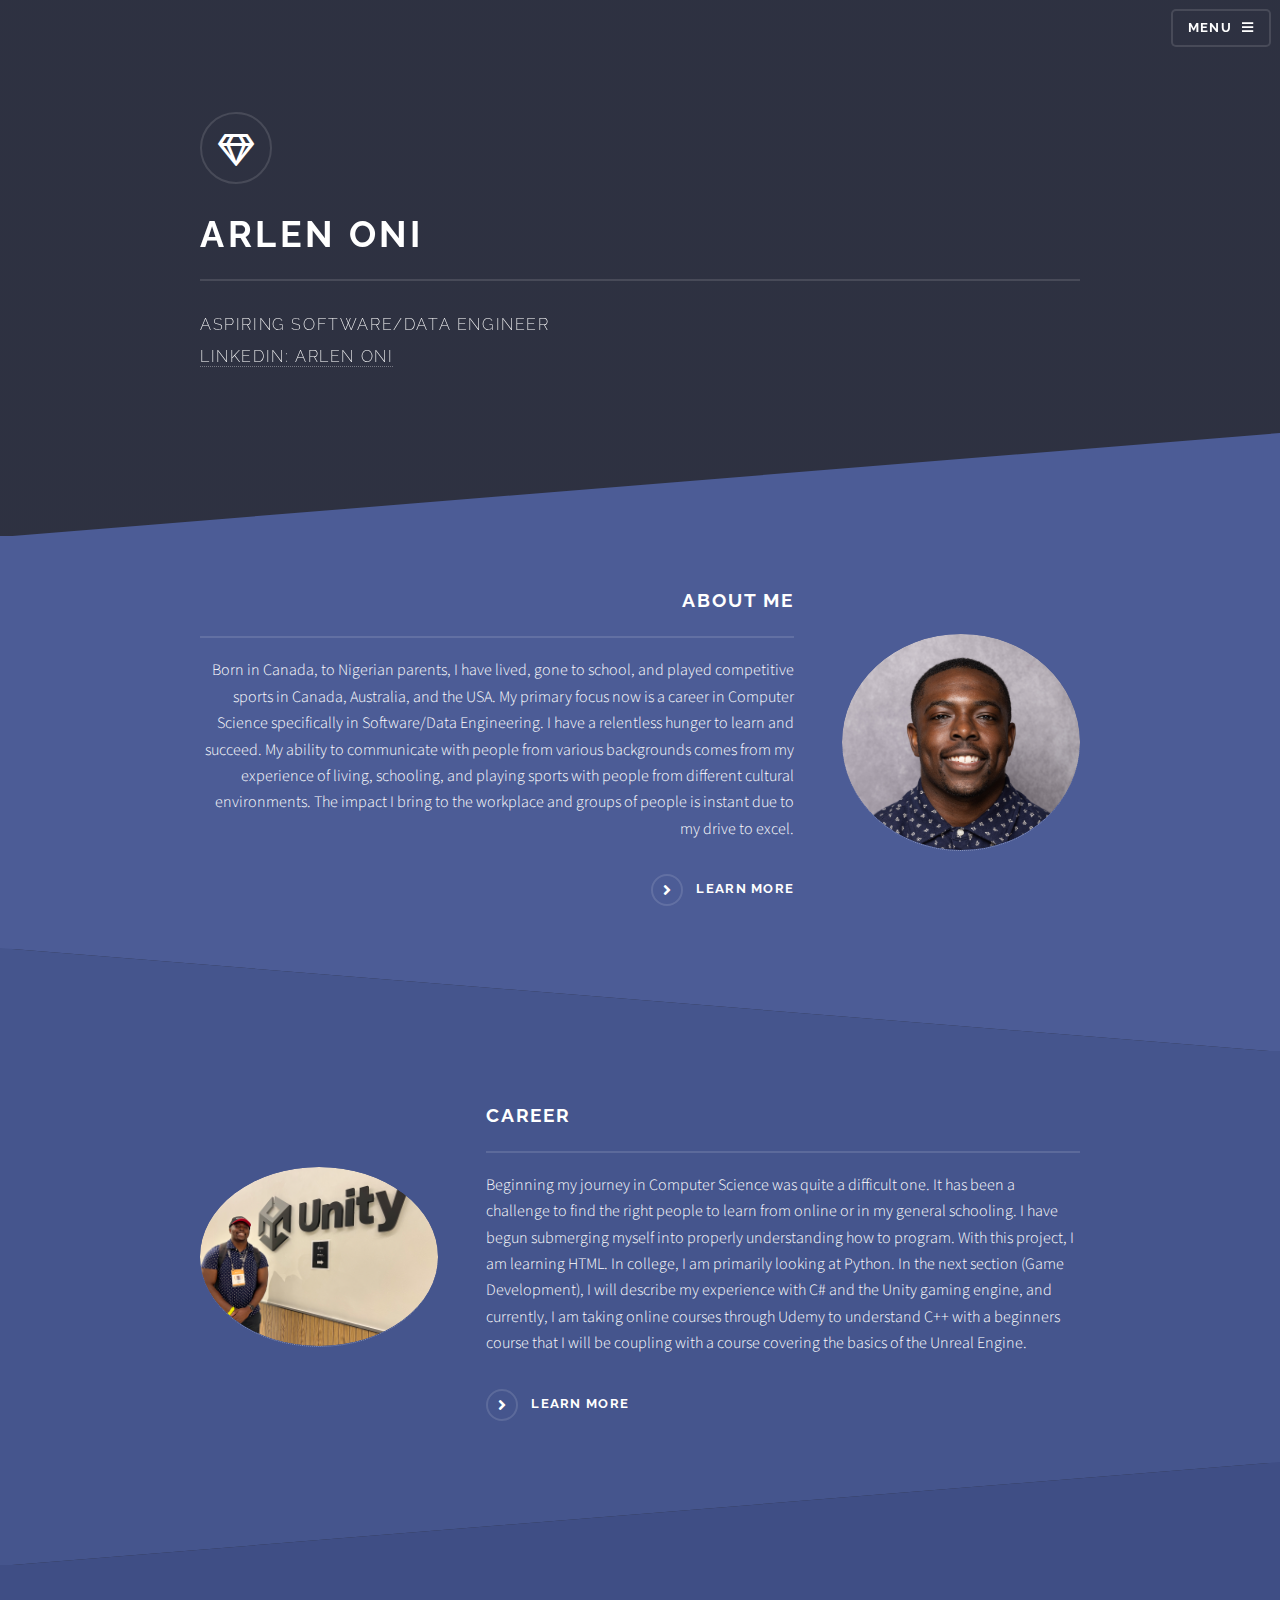
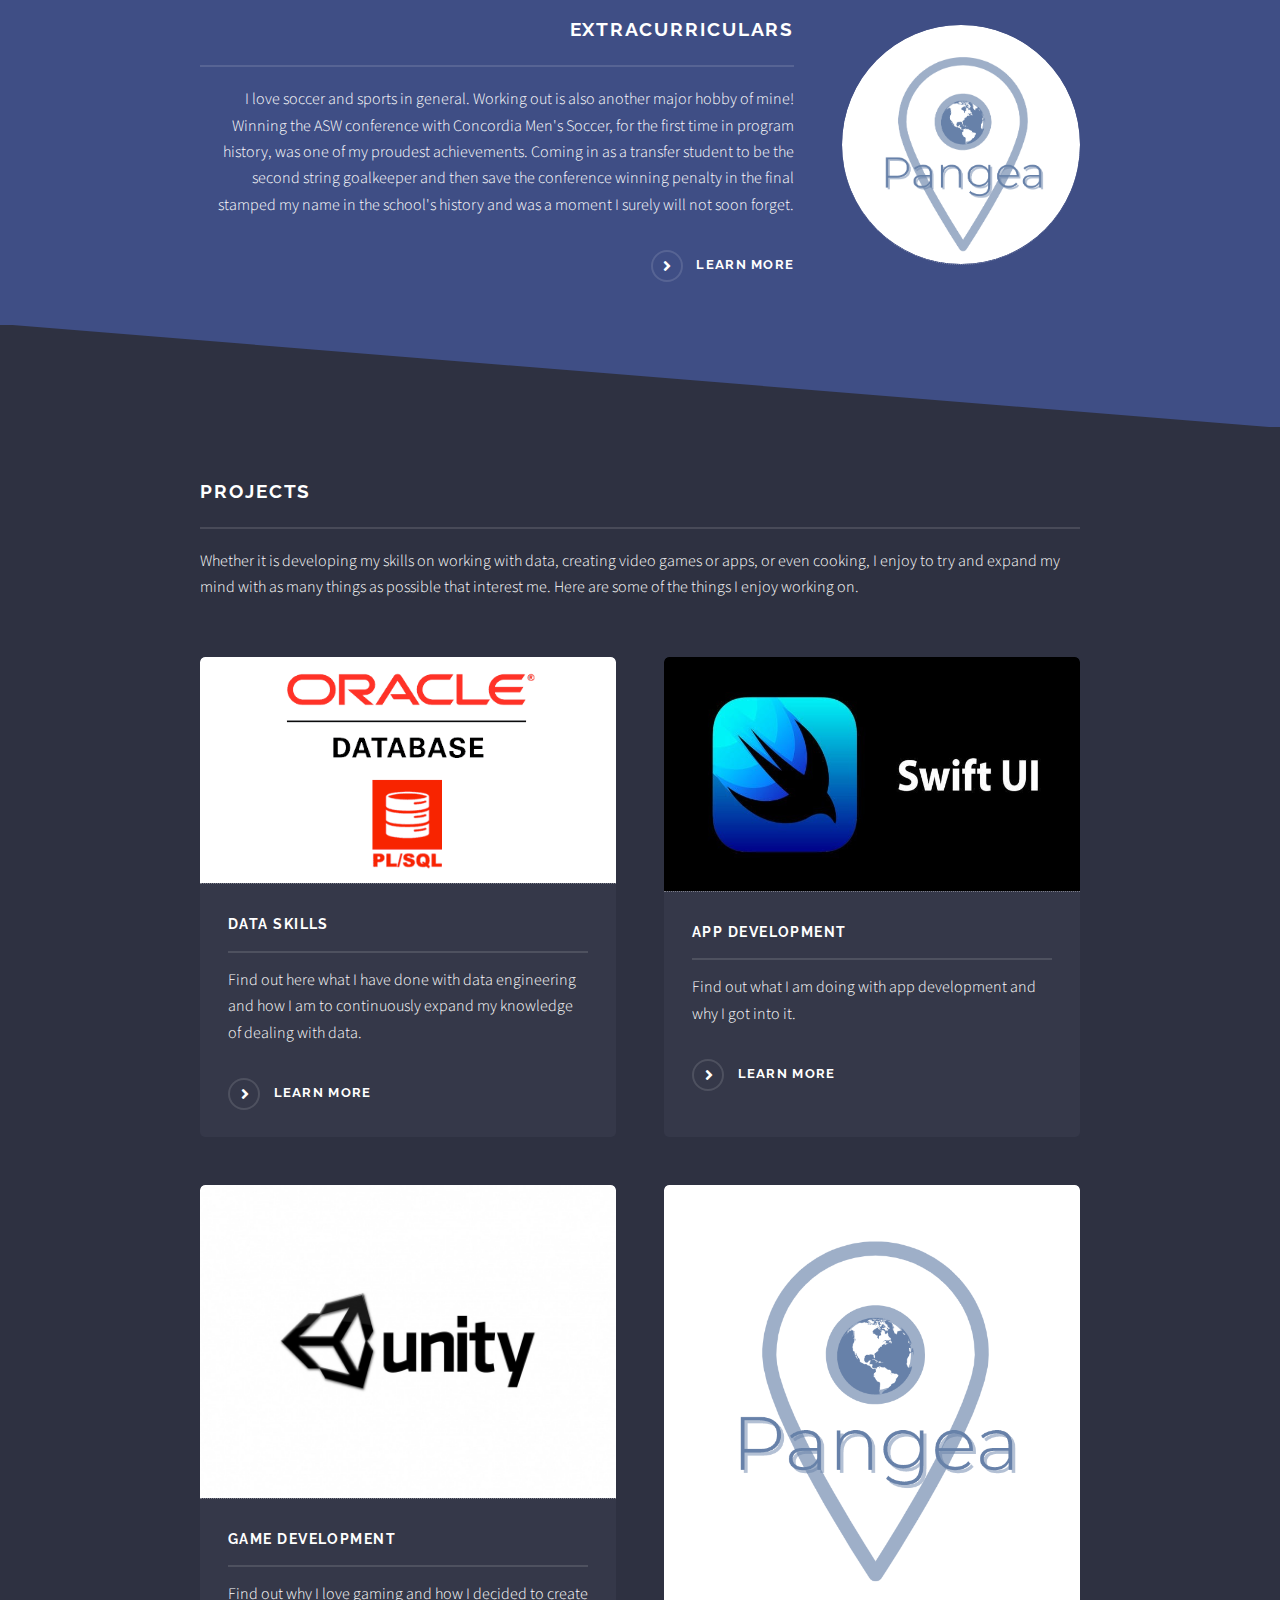
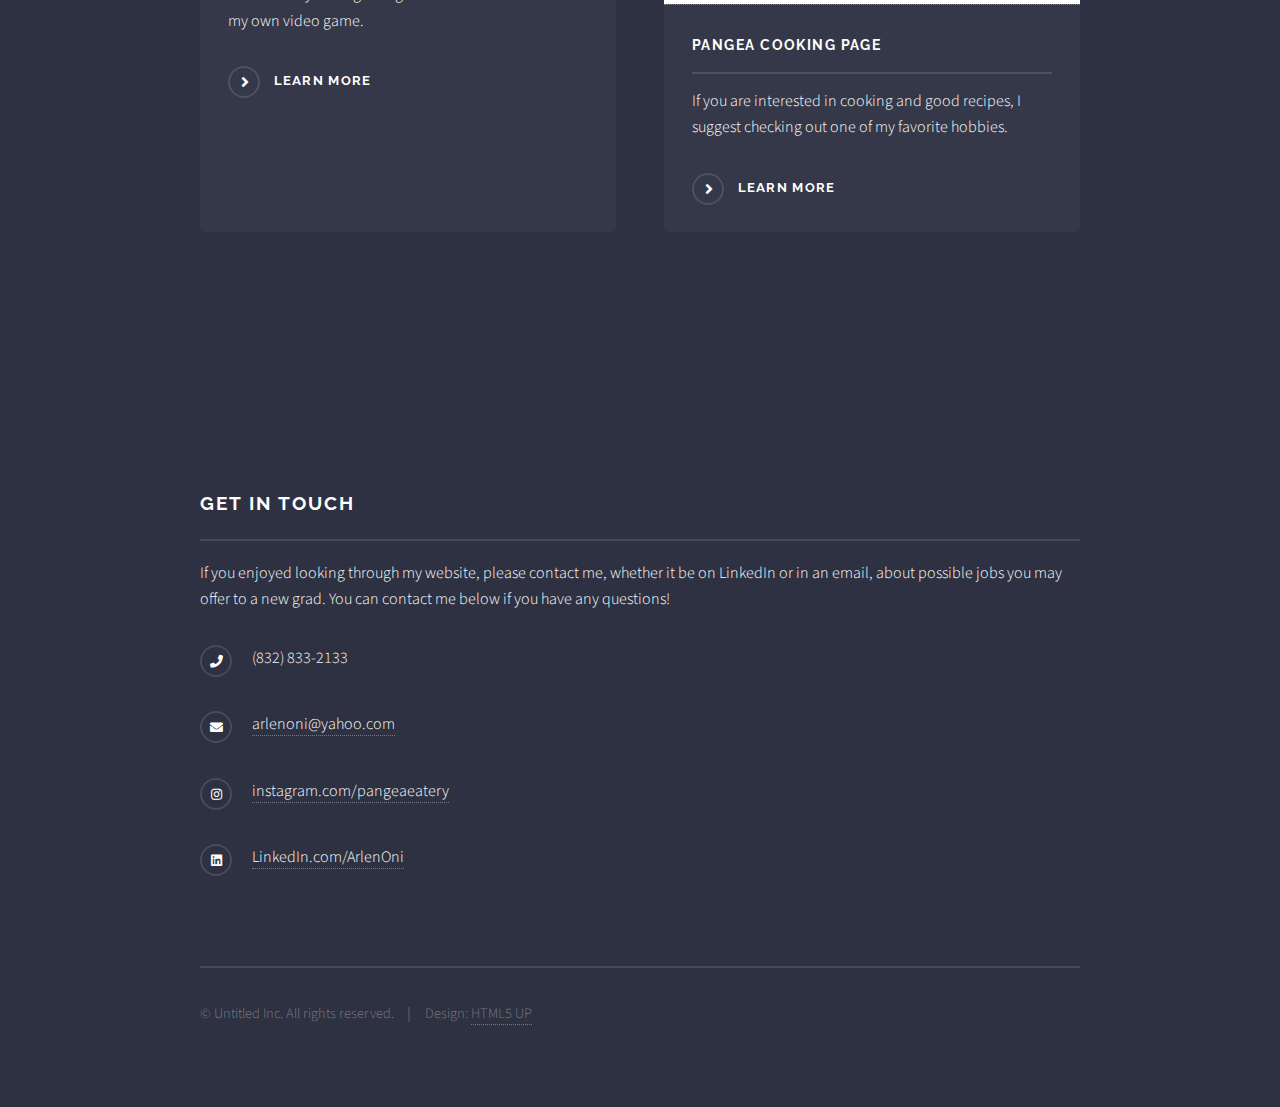
==== index.html @ 127c2f3f "inital commit" ====
<!DOCTYPE HTML>
<!--
	Solid State by HTML5 UP
	html5up.net | @ajlkn
	Free for personal and commercial use under the CCA 3.0 license (html5up.net/license)
-->
<html>
	<head>
		<title>Arlen Oni - Portfolio</title>
		<meta charset="utf-8" />
		<meta name="viewport" content="width=device-width, initial-scale=1, user-scalable=no" />
		<link rel="stylesheet" href="assets/css/main.css" />
		<noscript><link rel="stylesheet" href="assets/css/noscript.css" /></noscript>
	</head>
	<body class="is-preload">

		<!-- Page Wrapper -->
			<div id="page-wrapper">

				<!-- Header -->
					<header id="header" class="alt">
						<h1><a href="index.html">Arlen Oni - Portfolio</a></h1>
						<nav>
							<a href="#menu">Menu</a>
						</nav>
					</header>

				<!-- Menu -->
					<nav id="menu">
						<div class="inner">
							<h2>Menu</h2>
							<ul class="links">
								<li><a href="index.html">Home</a></li>
								<li><a href="aboutMe.html">About Me</a></li>
								<li><a href="career.html">Career</a></li>
								<li><a href="extracurriculars.html">Extracurriculars</a></li>
							</ul>
							<a href="#" class="close">Close</a>
						</div>
					</nav>

				<!-- Header -->
					<section id="banner">
						<div class="inner">
							<div class="logo"><span class="icon fa-gem"></span></div>
							<h2>Arlen Oni</h2>
							<p>Aspiring software/data engineer<br>
								<a href='https://www.linkedin.com/in/arlen-oni-89099a226/'>LinkedIn: Arlen Oni</a></p>
						</div>
					</section>

				<!-- Wrapper -->
					<section id="wrapper">

						<!-- One -->
							<section id="one" class="wrapper spotlight style1">
								<div class="inner">
									<a href="#" class="image"><img src="images/Headshot(1).jpg" alt="" /></a>
									<div class="content">
										<h2 class="major">About Me</h2>
										<p> Born in Canada, to Nigerian parents, I have lived, gone to school, and played competitive sports in Canada, Australia, and the USA. 
											My primary focus now is a career in Computer Science specifically in Software/Data Engineering. 
											I have a relentless hunger to learn and succeed. My ability to communicate with people from various backgrounds comes from my experience of living, schooling, and playing sports with people from different cultural environments. 
											The impact I bring to the workplace and groups of people is instant due to my drive to excel.</p>
										<a href="aboutMe.html" class="special">Learn more</a>
									</div>
								</div>
							</section>

						<!-- Two -->
							<section id="two" class="wrapper alt spotlight style2">
								<div class="inner">
									<a href="#" class="image"><img src="images/Unity_pic.jpg" alt="" /></a>
									<div class="content">
										<h2 class="major">Career</h2>
										<p>Beginning my journey in Computer Science was quite a difficult one. 
											It has been a challenge to find the right people to learn from online or in my general schooling. 
											I have begun submerging myself into properly understanding how to program. With this project, I am learning HTML. 
											In college, I am primarily looking at Python. In the next section (Game Development), I will describe my experience with C# and the Unity gaming engine, and currently, I am taking online courses through Udemy to understand C++ with a beginners course that I will be coupling with a course covering the basics of the Unreal Engine.
										</p>
										<a href="career.html" class="special">Learn more</a>
									</div>
								</div>
							</section>

						<!-- Three -->
							<section id="three" class="wrapper spotlight style3">
								<div class="inner">
									<a href="#" class="image"><img src="images/Logo 3.PNG" alt="" /></a>
									<div class="content">
										<h2 class="major">Extracurriculars</h2>
										<p>I love soccer and sports in general. 
											Working out is also another major hobby of mine! Winning the ASW conference with Concordia Men's Soccer, for the first time in program history, was one of my proudest achievements. 
											Coming in as a transfer student to be the second string goalkeeper and then save the conference winning penalty in the final stamped my name in the school's history and was a moment I surely will not soon forget.
										</p>
										<a href="extracurriculars.html" class="special">Learn more</a>
									</div>
								</div>
							</section>

						<!-- Four -->
							<section id="four" class="wrapper alt style1">
								<div class="inner">
									<h2 class="major">Projects</h2>
									<p>Whether it is developing my skills on working with data, creating video games or apps, or even cooking, I enjoy to try and expand my mind with as many things as possible that interest me.
										Here are some of the things I enjoy working on.</p>
									<section class="features">
										<article>
											<a href="#" class="image"><img src="images/oracle.png" alt="" /></a>
											<h3 class="major">Data Skills</h3>
											<p>Find out here what I have done with data engineering and how I am to continuously expand my knowledge of dealing with data.</p>
											<a href="de.html" class="special">Learn more</a>
										</article>
										<article>
											<a href="#" class="image"><img src="images/swift.jpeg" alt="" /></a>
											<h3 class="major">App Development</h3>
											<p>Find out what I am doing with app development and why I got into it.</p>
											<a href="appDev.html" class="special">Learn more</a>
										</article>
										<article>
											<a href="#" class="image"><img src="images/unitylogo.jpeg" alt="" /></a>
											<h3 class="major">Game Development</h3>
											<p>Find out why I love gaming and how I decided to create my own video game.</p>
											<a href="gameDev.html" class="special">Learn more</a>
										</article>
										<article>
											<a href="#" class="image"><img src="images/Logo 3.PNG" alt="" /></a>
											<h3 class="major">Pangea Cooking Page</h3>
											<p>If you are interested in cooking and good recipes, I suggest checking out one of my favorite hobbies.</p>
											<a href="pangea.html" class="special">Learn more</a>
										</article>
									</section>
								</div>
							</section>

					</section>

				<!-- Footer -->
					<section id="footer">
						<div class="inner">
							<h2 class="major">Get in touch</h2>
							<p>If you enjoyed looking through my website, please contact me, whether it be on LinkedIn or in an email, about possible jobs you may offer to a new grad. You can contact me below if you have any questions!</p>
							<ul class="contact">
								<li class="icon solid fa-phone">(832) 833-2133</li>
								<li class="icon solid fa-envelope"><a href="#">arlenoni@yahoo.com</a></li>
								<li class="icon brands fa-instagram"><a href="https://www.instagram.com/pangeaeatery/">instagram.com/pangeaeatery</a></li>
								<li class="icon brands fa-linkedin"><a href="https://www.linkedin.com/in/arlen-oni-89099a226/">LinkedIn.com/ArlenOni</a></li>
							</ul>
							<ul class="copyright">
								<li>&copy; Untitled Inc. All rights reserved.</li><li>Design: <a href="http://html5up.net">HTML5 UP</a></li>
							</ul>
						</div>
					</section>

			</div>

		<!-- Scripts -->
			<script src="assets/js/jquery.min.js"></script>
			<script src="assets/js/jquery.scrollex.min.js"></script>
			<script src="assets/js/browser.min.js"></script>
			<script src="assets/js/breakpoints.min.js"></script>
			<script src="assets/js/util.js"></script>
			<script src="assets/js/main.js"></script>

	</body>
</html>
---- assets/css/main.css ----
@import url(fontawesome-all.min.css);
@import url("https://fonts.googleapis.com/css?family=Raleway:200,700|Source+Sans+Pro:300,600,300italic,600italic");

/*
	Solid State by HTML5 UP
	html5up.net | @ajlkn
	Free for personal and commercial use under the CCA 3.0 license (html5up.net/license)
*/

html, body, div, span, applet, object,
iframe, h1, h2, h3, h4, h5, h6, p, blockquote,
pre, a, abbr, acronym, address, big, cite,
code, del, dfn, em, img, ins, kbd, q, s, samp,
small, strike, strong, sub, sup, tt, var, b,
u, i, center, dl, dt, dd, ol, ul, li, fieldset,
form, label, legend, table, caption, tbody,
tfoot, thead, tr, th, td, article, aside,
canvas, details, embed, figure, figcaption,
footer, header, hgroup, menu, nav, output, ruby,
section, summary, time, mark, audio, video {
	margin: 0;
	padding: 0;
	border: 0;
	font-size: 100%;
	font: inherit;
	vertical-align: baseline;}

article, aside, details, figcaption, figure,
footer, header, hgroup, menu, nav, section {
	display: block;}

body {
	line-height: 1;
}

ol, ul {
	list-style: none;
}

blockquote, q {
	quotes: none;
}

	blockquote:before, blockquote:after, q:before, q:after {
		content: '';
		content: none;
	}

table {
	border-collapse: collapse;
	border-spacing: 0;
}

body {
	-webkit-text-size-adjust: none;
}

mark {
	background-color: transparent;
	color: inherit;
}

input::-moz-focus-inner {
	border: 0;
	padding: 0;
}

input, select, textarea {
	-moz-appearance: none;
	-webkit-appearance: none;
	-ms-appearance: none;
	appearance: none;
}

/* Basic */

	@-ms-viewport {
		width: device-width;
	}

	body {
		-ms-overflow-style: scrollbar;
	}

	@media screen and (max-width: 480px) {

		html, body {
			min-width: 320px;
		}

	}

	html {
		box-sizing: border-box;
	}

	*, *:before, *:after {
		box-sizing: inherit;
	}

	body {
		background-color: #2e3141;
		background-image: linear-gradient(to top, rgba(46, 49, 65, 0.8), rgba(46, 49, 65, 0.8)), url("/Users/arlen/Downloads/NewWebsite/images/bg.jpg");
		background-size: auto,
 cover;
		background-attachment: fixed,
 fixed;
		background-position: center,
 center;
	}

		body.is-preload *, body.is-preload *:before, body.is-preload *:after {
			-moz-animation: none !important;
			-webkit-animation: none !important;
			-ms-animation: none !important;
			animation: none !important;
			-moz-transition: none !important;
			-webkit-transition: none !important;
			-ms-transition: none !important;
			transition: none !important;
		}

/* Type */

	body, input, select, textarea {
		color: #ffffff;
		font-family: "Source Sans Pro", Helvetica, sans-serif;
		font-size: 16.5pt;
		font-weight: 300;
		line-height: 1.65;
	}

		@media screen and (max-width: 1680px) {

			body, input, select, textarea {
				font-size: 13pt;
			}

		}

		@media screen and (max-width: 1280px) {

			body, input, select, textarea {
				font-size: 12pt;
			}

		}

		@media screen and (max-width: 980px) {

			body, input, select, textarea {
				font-size: 12pt;
			}

		}

		@media screen and (max-width: 736px) {

			body, input, select, textarea {
				font-size: 12pt;
			}

		}

		@media screen and (max-width: 480px) {

			body, input, select, textarea {
				font-size: 12pt;
			}

		}

	a {
		-moz-transition: color 0.2s ease-in-out, border-bottom-color 0.2s ease-in-out;
		-webkit-transition: color 0.2s ease-in-out, border-bottom-color 0.2s ease-in-out;
		-ms-transition: color 0.2s ease-in-out, border-bottom-color 0.2s ease-in-out;
		transition: color 0.2s ease-in-out, border-bottom-color 0.2s ease-in-out;
		border-bottom: dotted 1px rgba(255, 255, 255, 0.35);
		color: #ffffff;
		text-decoration: none;
	}

		a:hover {
			border-bottom-color: transparent;
			color: #ffffff !important;
		}

		a.special:not(.button) {
			text-decoration: none;
			border-bottom: 0;
			display: block;
			font-family: Raleway, Helvetica, sans-serif;
			font-size: 0.8em;
			font-weight: 700;
			letter-spacing: 0.1em;
			margin: 0 0 2em 0;
			text-transform: uppercase;
		}

			a.special:not(.button):before {
				-moz-osx-font-smoothing: grayscale;
				-webkit-font-smoothing: antialiased;
				display: inline-block;
				font-style: normal;
				font-variant: normal;
				text-rendering: auto;
				line-height: 1;
				text-transform: none !important;
				font-family: 'Font Awesome 5 Free';
				font-weight: 900;
			}

			a.special:not(.button):before {
				-moz-transition: background-color 0.2s ease-in-out;
				-webkit-transition: background-color 0.2s ease-in-out;
				-ms-transition: background-color 0.2s ease-in-out;
				transition: background-color 0.2s ease-in-out;
				border-radius: 100%;
				border: solid 2px rgba(255, 255, 255, 0.125);
				content: '\f105';
				display: inline-block;
				font-size: 1.25em;
				height: 2em;
				line-height: 1.75em;
				margin-right: 0.85em;
				text-align: center;
				text-indent: 0.15em;
				vertical-align: middle;
				width: 2em;
			}

			a.special:not(.button):hover:before {
				background-color: rgba(255, 255, 255, 0.025);
			}

			a.special:not(.button):active:before {
				background-color: rgba(255, 255, 255, 0.075);
			}

	strong, b {
		color: #ffffff;
		font-weight: 600;
	}

	em, i {
		font-style: italic;
	}

	p {
		margin: 0 0 2em 0;
	}

	h1, h2, h3, h4, h5, h6 {
		color: #ffffff;
		font-family: Raleway, Helvetica, sans-serif;
		font-weight: 700;
		letter-spacing: 0.1em;
		margin: 0 0 1em 0;
		text-transform: uppercase;
	}

		h1 a, h2 a, h3 a, h4 a, h5 a, h6 a {
			color: inherit;
			text-decoration: none;
			border-bottom: 0;
		}

		h1 span, h2 span, h3 span, h4 span, h5 span, h6 span {
			font-weight: 200;
		}

		h1.major, h2.major, h3.major, h4.major, h5.major, h6.major {
			padding-bottom: 1em;
			border-bottom: solid 2px rgba(255, 255, 255, 0.125);
		}

	h2 {
		font-size: 1.2em;
	}

	h3 {
		font-size: 0.9em;
	}

	h4 {
		font-size: 0.7em;
	}

	h5 {
		font-size: 0.7em;
	}

	h6 {
		font-size: 0.7em;
	}

	@media screen and (max-width: 736px) {

		h2 {
			font-size: 1em;
		}

		h3 {
			font-size: 0.8em;
		}

	}

	sub {
		font-size: 0.8em;
		position: relative;
		top: 0.5em;
	}

	sup {
		font-size: 0.8em;
		position: relative;
		top: -0.5em;
	}

	blockquote {
		border-left: solid 4px rgba(255, 255, 255, 0.125);
		font-style: italic;
		margin: 0 0 2em 0;
		padding: 0.5em 0 0.5em 2em;
	}

	code {
		background: rgba(255, 255, 255, 0.025);
		border-radius: 5px;
		border: solid 2px rgba(255, 255, 255, 0.125);
		font-family: "Courier New", monospace;
		font-size: 0.9em;
		margin: 0 0.25em;
		padding: 0.25em 0.65em;
	}

	pre {
		-webkit-overflow-scrolling: touch;
		font-family: "Courier New", monospace;
		font-size: 0.9em;
		margin: 0 0 2em 0;
	}

		pre code {
			display: block;
			line-height: 1.75em;
			padding: 1em 1.5em;
			overflow-x: auto;
		}

	hr {
		border: 0;
		border-bottom: solid 2px rgba(255, 255, 255, 0.125);
		margin: 2.5em 0;
	}

		hr.major {
			margin: 4em 0;
		}

	.align-left {
		text-align: left;
	}

	.align-center {
		text-align: center;
	}

	.align-right {
		text-align: right;
	}

/* Row */

	.row {
		display: flex;
		flex-wrap: wrap;
		box-sizing: border-box;
		align-items: stretch;
	}

		.row > * {
			box-sizing: border-box;
		}

		.row.gtr-uniform > * > :last-child {
			margin-bottom: 0;
		}

		.row.aln-left {
			justify-content: flex-start;
		}

		.row.aln-center {
			justify-content: center;
		}

		.row.aln-right {
			justify-content: flex-end;
		}

		.row.aln-top {
			align-items: flex-start;
		}

		.row.aln-middle {
			align-items: center;
		}

		.row.aln-bottom {
			align-items: flex-end;
		}

		.row > .imp {
			order: -1;
		}

		.row > .col-1 {
			width: 8.33333%;
		}

		.row > .off-1 {
			margin-left: 8.33333%;
		}

		.row > .col-2 {
			width: 16.66667%;
		}

		.row > .off-2 {
			margin-left: 16.66667%;
		}

		.row > .col-3 {
			width: 25%;
		}

		.row > .off-3 {
			margin-left: 25%;
		}

		.row > .col-4 {
			width: 33.33333%;
		}

		.row > .off-4 {
			margin-left: 33.33333%;
		}

		.row > .col-5 {
			width: 41.66667%;
		}

		.row > .off-5 {
			margin-left: 41.66667%;
		}

		.row > .col-6 {
			width: 50%;
		}

		.row > .off-6 {
			margin-left: 50%;
		}

		.row > .col-7 {
			width: 58.33333%;
		}

		.row > .off-7 {
			margin-left: 58.33333%;
		}

		.row > .col-8 {
			width: 66.66667%;
		}

		.row > .off-8 {
			margin-left: 66.66667%;
		}

		.row > .col-9 {
			width: 75%;
		}

		.row > .off-9 {
			margin-left: 75%;
		}

		.row > .col-10 {
			width: 83.33333%;
		}

		.row > .off-10 {
			margin-left: 83.33333%;
		}

		.row > .col-11 {
			width: 91.66667%;
		}

		.row > .off-11 {
			margin-left: 91.66667%;
		}

		.row > .col-12 {
			width: 100%;
		}

		.row > .off-12 {
			margin-left: 100%;
		}

		.row.gtr-0 {
			margin-top: 0;
			margin-left: 0em;
		}

			.row.gtr-0 > * {
				padding: 0 0 0 0em;
			}

			.row.gtr-0.gtr-uniform {
				margin-top: 0em;
			}

				.row.gtr-0.gtr-uniform > * {
					padding-top: 0em;
				}

		.row.gtr-25 {
			margin-top: 0;
			margin-left: -0.4375em;
		}

			.row.gtr-25 > * {
				padding: 0 0 0 0.4375em;
			}

			.row.gtr-25.gtr-uniform {
				margin-top: -0.4375em;
			}

				.row.gtr-25.gtr-uniform > * {
					padding-top: 0.4375em;
				}

		.row.gtr-50 {
			margin-top: 0;
			margin-left: -0.875em;
		}

			.row.gtr-50 > * {
				padding: 0 0 0 0.875em;
			}

			.row.gtr-50.gtr-uniform {
				margin-top: -0.875em;
			}

				.row.gtr-50.gtr-uniform > * {
					padding-top: 0.875em;
				}

		.row {
			margin-top: 0;
			margin-left: -1.75em;
		}

			.row > * {
				padding: 0 0 0 1.75em;
			}

			.row.gtr-uniform {
				margin-top: -1.75em;
			}

				.row.gtr-uniform > * {
					padding-top: 1.75em;
				}

		.row.gtr-150 {
			margin-top: 0;
			margin-left: -2.625em;
		}

			.row.gtr-150 > * {
				padding: 0 0 0 2.625em;
			}

			.row.gtr-150.gtr-uniform {
				margin-top: -2.625em;
			}

				.row.gtr-150.gtr-uniform > * {
					padding-top: 2.625em;
				}

		.row.gtr-200 {
			margin-top: 0;
			margin-left: -3.5em;
		}

			.row.gtr-200 > * {
				padding: 0 0 0 3.5em;
			}

			.row.gtr-200.gtr-uniform {
				margin-top: -3.5em;
			}

				.row.gtr-200.gtr-uniform > * {
					padding-top: 3.5em;
				}

		@media screen and (max-width: 1680px) {

			.row {
				display: flex;
				flex-wrap: wrap;
				box-sizing: border-box;
				align-items: stretch;
			}

				.row > * {
					box-sizing: border-box;
				}

				.row.gtr-uniform > * > :last-child {
					margin-bottom: 0;
				}

				.row.aln-left {
					justify-content: flex-start;
				}

				.row.aln-center {
					justify-content: center;
				}

				.row.aln-right {
					justify-content: flex-end;
				}

				.row.aln-top {
					align-items: flex-start;
				}

				.row.aln-middle {
					align-items: center;
				}

				.row.aln-bottom {
					align-items: flex-end;
				}

				.row > .imp-xlarge {
					order: -1;
				}

				.row > .col-1-xlarge {
					width: 8.33333%;
				}

				.row > .off-1-xlarge {
					margin-left: 8.33333%;
				}

				.row > .col-2-xlarge {
					width: 16.66667%;
				}

				.row > .off-2-xlarge {
					margin-left: 16.66667%;
				}

				.row > .col-3-xlarge {
					width: 25%;
				}

				.row > .off-3-xlarge {
					margin-left: 25%;
				}

				.row > .col-4-xlarge {
					width: 33.33333%;
				}

				.row > .off-4-xlarge {
					margin-left: 33.33333%;
				}

				.row > .col-5-xlarge {
					width: 41.66667%;
				}

				.row > .off-5-xlarge {
					margin-left: 41.66667%;
				}

				.row > .col-6-xlarge {
					width: 50%;
				}

				.row > .off-6-xlarge {
					margin-left: 50%;
				}

				.row > .col-7-xlarge {
					width: 58.33333%;
				}

				.row > .off-7-xlarge {
					margin-left: 58.33333%;
				}

				.row > .col-8-xlarge {
					width: 66.66667%;
				}

				.row > .off-8-xlarge {
					margin-left: 66.66667%;
				}

				.row > .col-9-xlarge {
					width: 75%;
				}

				.row > .off-9-xlarge {
					margin-left: 75%;
				}

				.row > .col-10-xlarge {
					width: 83.33333%;
				}

				.row > .off-10-xlarge {
					margin-left: 83.33333%;
				}

				.row > .col-11-xlarge {
					width: 91.66667%;
				}

				.row > .off-11-xlarge {
					margin-left: 91.66667%;
				}

				.row > .col-12-xlarge {
					width: 100%;
				}

				.row > .off-12-xlarge {
					margin-left: 100%;
				}

				.row.gtr-0 {
					margin-top: 0;
					margin-left: 0em;
				}

					.row.gtr-0 > * {
						padding: 0 0 0 0em;
					}

					.row.gtr-0.gtr-uniform {
						margin-top: 0em;
					}

						.row.gtr-0.gtr-uniform > * {
							padding-top: 0em;
						}

				.row.gtr-25 {
					margin-top: 0;
					margin-left: -0.4375em;
				}

					.row.gtr-25 > * {
						padding: 0 0 0 0.4375em;
					}

					.row.gtr-25.gtr-uniform {
						margin-top: -0.4375em;
					}

						.row.gtr-25.gtr-uniform > * {
							padding-top: 0.4375em;
						}

				.row.gtr-50 {
					margin-top: 0;
					margin-left: -0.875em;
				}

					.row.gtr-50 > * {
						padding: 0 0 0 0.875em;
					}

					.row.gtr-50.gtr-uniform {
						margin-top: -0.875em;
					}

						.row.gtr-50.gtr-uniform > * {
							padding-top: 0.875em;
						}

				.row {
					margin-top: 0;
					margin-left: -1.75em;
				}

					.row > * {
						padding: 0 0 0 1.75em;
					}

					.row.gtr-uniform {
						margin-top: -1.75em;
					}

						.row.gtr-uniform > * {
							padding-top: 1.75em;
						}

				.row.gtr-150 {
					margin-top: 0;
					margin-left: -2.625em;
				}

					.row.gtr-150 > * {
						padding: 0 0 0 2.625em;
					}

					.row.gtr-150.gtr-uniform {
						margin-top: -2.625em;
					}

						.row.gtr-150.gtr-uniform > * {
							padding-top: 2.625em;
						}

				.row.gtr-200 {
					margin-top: 0;
					margin-left: -3.5em;
				}

					.row.gtr-200 > * {
						padding: 0 0 0 3.5em;
					}

					.row.gtr-200.gtr-uniform {
						margin-top: -3.5em;
					}

						.row.gtr-200.gtr-uniform > * {
							padding-top: 3.5em;
						}

		}

		@media screen and (max-width: 1280px) {

			.row {
				display: flex;
				flex-wrap: wrap;
				box-sizing: border-box;
				align-items: stretch;
			}

				.row > * {
					box-sizing: border-box;
				}

				.row.gtr-uniform > * > :last-child {
					margin-bottom: 0;
				}

				.row.aln-left {
					justify-content: flex-start;
				}

				.row.aln-center {
					justify-content: center;
				}

				.row.aln-right {
					justify-content: flex-end;
				}

				.row.aln-top {
					align-items: flex-start;
				}

				.row.aln-middle {
					align-items: center;
				}

				.row.aln-bottom {
					align-items: flex-end;
				}

				.row > .imp-large {
					order: -1;
				}

				.row > .col-1-large {
					width: 8.33333%;
				}

				.row > .off-1-large {
					margin-left: 8.33333%;
				}

				.row > .col-2-large {
					width: 16.66667%;
				}

				.row > .off-2-large {
					margin-left: 16.66667%;
				}

				.row > .col-3-large {
					width: 25%;
				}

				.row > .off-3-large {
					margin-left: 25%;
				}

				.row > .col-4-large {
					width: 33.33333%;
				}

				.row > .off-4-large {
					margin-left: 33.33333%;
				}

				.row > .col-5-large {
					width: 41.66667%;
				}

				.row > .off-5-large {
					margin-left: 41.66667%;
				}

				.row > .col-6-large {
					width: 50%;
				}

				.row > .off-6-large {
					margin-left: 50%;
				}

				.row > .col-7-large {
					width: 58.33333%;
				}

				.row > .off-7-large {
					margin-left: 58.33333%;
				}

				.row > .col-8-large {
					width: 66.66667%;
				}

				.row > .off-8-large {
					margin-left: 66.66667%;
				}

				.row > .col-9-large {
					width: 75%;
				}

				.row > .off-9-large {
					margin-left: 75%;
				}

				.row > .col-10-large {
					width: 83.33333%;
				}

				.row > .off-10-large {
					margin-left: 83.33333%;
				}

				.row > .col-11-large {
					width: 91.66667%;
				}

				.row > .off-11-large {
					margin-left: 91.66667%;
				}

				.row > .col-12-large {
					width: 100%;
				}

				.row > .off-12-large {
					margin-left: 100%;
				}

				.row.gtr-0 {
					margin-top: 0;
					margin-left: 0em;
				}

					.row.gtr-0 > * {
						padding: 0 0 0 0em;
					}

					.row.gtr-0.gtr-uniform {
						margin-top: 0em;
					}

						.row.gtr-0.gtr-uniform > * {
							padding-top: 0em;
						}

				.row.gtr-25 {
					margin-top: 0;
					margin-left: -0.4375em;
				}

					.row.gtr-25 > * {
						padding: 0 0 0 0.4375em;
					}

					.row.gtr-25.gtr-uniform {
						margin-top: -0.4375em;
					}

						.row.gtr-25.gtr-uniform > * {
							padding-top: 0.4375em;
						}

				.row.gtr-50 {
					margin-top: 0;
					margin-left: -0.875em;
				}

					.row.gtr-50 > * {
						padding: 0 0 0 0.875em;
					}

					.row.gtr-50.gtr-uniform {
						margin-top: -0.875em;
					}

						.row.gtr-50.gtr-uniform > * {
							padding-top: 0.875em;
						}

				.row {
					margin-top: 0;
					margin-left: -1.75em;
				}

					.row > * {
						padding: 0 0 0 1.75em;
					}

					.row.gtr-uniform {
						margin-top: -1.75em;
					}

						.row.gtr-uniform > * {
							padding-top: 1.75em;
						}

				.row.gtr-150 {
					margin-top: 0;
					margin-left: -2.625em;
				}

					.row.gtr-150 > * {
						padding: 0 0 0 2.625em;
					}

					.row.gtr-150.gtr-uniform {
						margin-top: -2.625em;
					}

						.row.gtr-150.gtr-uniform > * {
							padding-top: 2.625em;
						}

				.row.gtr-200 {
					margin-top: 0;
					margin-left: -3.5em;
				}

					.row.gtr-200 > * {
						padding: 0 0 0 3.5em;
					}

					.row.gtr-200.gtr-uniform {
						margin-top: -3.5em;
					}

						.row.gtr-200.gtr-uniform > * {
							padding-top: 3.5em;
						}

		}

		@media screen and (max-width: 980px) {

			.row {
				display: flex;
				flex-wrap: wrap;
				box-sizing: border-box;
				align-items: stretch;
			}

				.row > * {
					box-sizing: border-box;
				}

				.row.gtr-uniform > * > :last-child {
					margin-bottom: 0;
				}

				.row.aln-left {
					justify-content: flex-start;
				}

				.row.aln-center {
					justify-content: center;
				}

				.row.aln-right {
					justify-content: flex-end;
				}

				.row.aln-top {
					align-items: flex-start;
				}

				.row.aln-middle {
					align-items: center;
				}

				.row.aln-bottom {
					align-items: flex-end;
				}

				.row > .imp-medium {
					order: -1;
				}

				.row > .col-1-medium {
					width: 8.33333%;
				}

				.row > .off-1-medium {
					margin-left: 8.33333%;
				}

				.row > .col-2-medium {
					width: 16.66667%;
				}

				.row > .off-2-medium {
					margin-left: 16.66667%;
				}

				.row > .col-3-medium {
					width: 25%;
				}

				.row > .off-3-medium {
					margin-left: 25%;
				}

				.row > .col-4-medium {
					width: 33.33333%;
				}

				.row > .off-4-medium {
					margin-left: 33.33333%;
				}

				.row > .col-5-medium {
					width: 41.66667%;
				}

				.row > .off-5-medium {
					margin-left: 41.66667%;
				}

				.row > .col-6-medium {
					width: 50%;
				}

				.row > .off-6-medium {
					margin-left: 50%;
				}

				.row > .col-7-medium {
					width: 58.33333%;
				}

				.row > .off-7-medium {
					margin-left: 58.33333%;
				}

				.row > .col-8-medium {
					width: 66.66667%;
				}

				.row > .off-8-medium {
					margin-left: 66.66667%;
				}

				.row > .col-9-medium {
					width: 75%;
				}

				.row > .off-9-medium {
					margin-left: 75%;
				}

				.row > .col-10-medium {
					width: 83.33333%;
				}

				.row > .off-10-medium {
					margin-left: 83.33333%;
				}

				.row > .col-11-medium {
					width: 91.66667%;
				}

				.row > .off-11-medium {
					margin-left: 91.66667%;
				}

				.row > .col-12-medium {
					width: 100%;
				}

				.row > .off-12-medium {
					margin-left: 100%;
				}

				.row.gtr-0 {
					margin-top: 0;
					margin-left: 0em;
				}

					.row.gtr-0 > * {
						padding: 0 0 0 0em;
					}

					.row.gtr-0.gtr-uniform {
						margin-top: 0em;
					}

						.row.gtr-0.gtr-uniform > * {
							padding-top: 0em;
						}

				.row.gtr-25 {
					margin-top: 0;
					margin-left: -0.4375em;
				}

					.row.gtr-25 > * {
						padding: 0 0 0 0.4375em;
					}

					.row.gtr-25.gtr-uniform {
						margin-top: -0.4375em;
					}

						.row.gtr-25.gtr-uniform > * {
							padding-top: 0.4375em;
						}

				.row.gtr-50 {
					margin-top: 0;
					margin-left: -0.875em;
				}

					.row.gtr-50 > * {
						padding: 0 0 0 0.875em;
					}

					.row.gtr-50.gtr-uniform {
						margin-top: -0.875em;
					}

						.row.gtr-50.gtr-uniform > * {
							padding-top: 0.875em;
						}

				.row {
					margin-top: 0;
					margin-left: -1.75em;
				}

					.row > * {
						padding: 0 0 0 1.75em;
					}

					.row.gtr-uniform {
						margin-top: -1.75em;
					}

						.row.gtr-uniform > * {
							padding-top: 1.75em;
						}

				.row.gtr-150 {
					margin-top: 0;
					margin-left: -2.625em;
				}

					.row.gtr-150 > * {
						padding: 0 0 0 2.625em;
					}

					.row.gtr-150.gtr-uniform {
						margin-top: -2.625em;
					}

						.row.gtr-150.gtr-uniform > * {
							padding-top: 2.625em;
						}

				.row.gtr-200 {
					margin-top: 0;
					margin-left: -3.5em;
				}

					.row.gtr-200 > * {
						padding: 0 0 0 3.5em;
					}

					.row.gtr-200.gtr-uniform {
						margin-top: -3.5em;
					}

						.row.gtr-200.gtr-uniform > * {
							padding-top: 3.5em;
						}

		}

		@media screen and (max-width: 736px) {

			.row {
				display: flex;
				flex-wrap: wrap;
				box-sizing: border-box;
				align-items: stretch;
			}

				.row > * {
					box-sizing: border-box;
				}

				.row.gtr-uniform > * > :last-child {
					margin-bottom: 0;
				}

				.row.aln-left {
					justify-content: flex-start;
				}

				.row.aln-center {
					justify-content: center;
				}

				.row.aln-right {
					justify-content: flex-end;
				}

				.row.aln-top {
					align-items: flex-start;
				}

				.row.aln-middle {
					align-items: center;
				}

				.row.aln-bottom {
					align-items: flex-end;
				}

				.row > .imp-small {
					order: -1;
				}

				.row > .col-1-small {
					width: 8.33333%;
				}

				.row > .off-1-small {
					margin-left: 8.33333%;
				}

				.row > .col-2-small {
					width: 16.66667%;
				}

				.row > .off-2-small {
					margin-left: 16.66667%;
				}

				.row > .col-3-small {
					width: 25%;
				}

				.row > .off-3-small {
					margin-left: 25%;
				}

				.row > .col-4-small {
					width: 33.33333%;
				}

				.row > .off-4-small {
					margin-left: 33.33333%;
				}

				.row > .col-5-small {
					width: 41.66667%;
				}

				.row > .off-5-small {
					margin-left: 41.66667%;
				}

				.row > .col-6-small {
					width: 50%;
				}

				.row > .off-6-small {
					margin-left: 50%;
				}

				.row > .col-7-small {
					width: 58.33333%;
				}

				.row > .off-7-small {
					margin-left: 58.33333%;
				}

				.row > .col-8-small {
					width: 66.66667%;
				}

				.row > .off-8-small {
					margin-left: 66.66667%;
				}

				.row > .col-9-small {
					width: 75%;
				}

				.row > .off-9-small {
					margin-left: 75%;
				}

				.row > .col-10-small {
					width: 83.33333%;
				}

				.row > .off-10-small {
					margin-left: 83.33333%;
				}

				.row > .col-11-small {
					width: 91.66667%;
				}

				.row > .off-11-small {
					margin-left: 91.66667%;
				}

				.row > .col-12-small {
					width: 100%;
				}

				.row > .off-12-small {
					margin-left: 100%;
				}

				.row.gtr-0 {
					margin-top: 0;
					margin-left: 0em;
				}

					.row.gtr-0 > * {
						padding: 0 0 0 0em;
					}

					.row.gtr-0.gtr-uniform {
						margin-top: 0em;
					}

						.row.gtr-0.gtr-uniform > * {
							padding-top: 0em;
						}

				.row.gtr-25 {
					margin-top: 0;
					margin-left: -0.3125em;
				}

					.row.gtr-25 > * {
						padding: 0 0 0 0.3125em;
					}

					.row.gtr-25.gtr-uniform {
						margin-top: -0.3125em;
					}

						.row.gtr-25.gtr-uniform > * {
							padding-top: 0.3125em;
						}

				.row.gtr-50 {
					margin-top: 0;
					margin-left: -0.625em;
				}

					.row.gtr-50 > * {
						padding: 0 0 0 0.625em;
					}

					.row.gtr-50.gtr-uniform {
						margin-top: -0.625em;
					}

						.row.gtr-50.gtr-uniform > * {
							padding-top: 0.625em;
						}

				.row {
					margin-top: 0;
					margin-left: -1.25em;
				}

					.row > * {
						padding: 0 0 0 1.25em;
					}

					.row.gtr-uniform {
						margin-top: -1.25em;
					}

						.row.gtr-uniform > * {
							padding-top: 1.25em;
						}

				.row.gtr-150 {
					margin-top: 0;
					margin-left: -1.875em;
				}

					.row.gtr-150 > * {
						padding: 0 0 0 1.875em;
					}

					.row.gtr-150.gtr-uniform {
						margin-top: -1.875em;
					}

						.row.gtr-150.gtr-uniform > * {
							padding-top: 1.875em;
						}

				.row.gtr-200 {
					margin-top: 0;
					margin-left: -2.5em;
				}

					.row.gtr-200 > * {
						padding: 0 0 0 2.5em;
					}

					.row.gtr-200.gtr-uniform {
						margin-top: -2.5em;
					}

						.row.gtr-200.gtr-uniform > * {
							padding-top: 2.5em;
						}

		}

		@media screen and (max-width: 480px) {

			.row {
				display: flex;
				flex-wrap: wrap;
				box-sizing: border-box;
				align-items: stretch;
			}

				.row > * {
					box-sizing: border-box;
				}

				.row.gtr-uniform > * > :last-child {
					margin-bottom: 0;
				}

				.row.aln-left {
					justify-content: flex-start;
				}

				.row.aln-center {
					justify-content: center;
				}

				.row.aln-right {
					justify-content: flex-end;
				}

				.row.aln-top {
					align-items: flex-start;
				}

				.row.aln-middle {
					align-items: center;
				}

				.row.aln-bottom {
					align-items: flex-end;
				}

				.row > .imp-xsmall {
					order: -1;
				}

				.row > .col-1-xsmall {
					width: 8.33333%;
				}

				.row > .off-1-xsmall {
					margin-left: 8.33333%;
				}

				.row > .col-2-xsmall {
					width: 16.66667%;
				}

				.row > .off-2-xsmall {
					margin-left: 16.66667%;
				}

				.row > .col-3-xsmall {
					width: 25%;
				}

				.row > .off-3-xsmall {
					margin-left: 25%;
				}

				.row > .col-4-xsmall {
					width: 33.33333%;
				}

				.row > .off-4-xsmall {
					margin-left: 33.33333%;
				}

				.row > .col-5-xsmall {
					width: 41.66667%;
				}

				.row > .off-5-xsmall {
					margin-left: 41.66667%;
				}

				.row > .col-6-xsmall {
					width: 50%;
				}

				.row > .off-6-xsmall {
					margin-left: 50%;
				}

				.row > .col-7-xsmall {
					width: 58.33333%;
				}

				.row > .off-7-xsmall {
					margin-left: 58.33333%;
				}

				.row > .col-8-xsmall {
					width: 66.66667%;
				}

				.row > .off-8-xsmall {
					margin-left: 66.66667%;
				}

				.row > .col-9-xsmall {
					width: 75%;
				}

				.row > .off-9-xsmall {
					margin-left: 75%;
				}

				.row > .col-10-xsmall {
					width: 83.33333%;
				}

				.row > .off-10-xsmall {
					margin-left: 83.33333%;
				}

				.row > .col-11-xsmall {
					width: 91.66667%;
				}

				.row > .off-11-xsmall {
					margin-left: 91.66667%;
				}

				.row > .col-12-xsmall {
					width: 100%;
				}

				.row > .off-12-xsmall {
					margin-left: 100%;
				}

				.row.gtr-0 {
					margin-top: 0;
					margin-left: 0em;
				}

					.row.gtr-0 > * {
						padding: 0 0 0 0em;
					}

					.row.gtr-0.gtr-uniform {
						margin-top: 0em;
					}

						.row.gtr-0.gtr-uniform > * {
							padding-top: 0em;
						}

				.row.gtr-25 {
					margin-top: 0;
					margin-left: -0.3125em;
				}

					.row.gtr-25 > * {
						padding: 0 0 0 0.3125em;
					}

					.row.gtr-25.gtr-uniform {
						margin-top: -0.3125em;
					}

						.row.gtr-25.gtr-uniform > * {
							padding-top: 0.3125em;
						}

				.row.gtr-50 {
					margin-top: 0;
					margin-left: -0.625em;
				}

					.row.gtr-50 > * {
						padding: 0 0 0 0.625em;
					}

					.row.gtr-50.gtr-uniform {
						margin-top: -0.625em;
					}

						.row.gtr-50.gtr-uniform > * {
							padding-top: 0.625em;
						}

				.row {
					margin-top: 0;
					margin-left: -1.25em;
				}

					.row > * {
						padding: 0 0 0 1.25em;
					}

					.row.gtr-uniform {
						margin-top: -1.25em;
					}

						.row.gtr-uniform > * {
							padding-top: 1.25em;
						}

				.row.gtr-150 {
					margin-top: 0;
					margin-left: -1.875em;
				}

					.row.gtr-150 > * {
						padding: 0 0 0 1.875em;
					}

					.row.gtr-150.gtr-uniform {
						margin-top: -1.875em;
					}

						.row.gtr-150.gtr-uniform > * {
							padding-top: 1.875em;
						}

				.row.gtr-200 {
					margin-top: 0;
					margin-left: -2.5em;
				}

					.row.gtr-200 > * {
						padding: 0 0 0 2.5em;
					}

					.row.gtr-200.gtr-uniform {
						margin-top: -2.5em;
					}

						.row.gtr-200.gtr-uniform > * {
							padding-top: 2.5em;
						}

		}

		@media screen and (max-width: 360px) {

			.row {
				display: flex;
				flex-wrap: wrap;
				box-sizing: border-box;
				align-items: stretch;
			}

				.row > * {
					box-sizing: border-box;
				}

				.row.gtr-uniform > * > :last-child {
					margin-bottom: 0;
				}

				.row.aln-left {
					justify-content: flex-start;
				}

				.row.aln-center {
					justify-content: center;
				}

				.row.aln-right {
					justify-content: flex-end;
				}

				.row.aln-top {
					align-items: flex-start;
				}

				.row.aln-middle {
					align-items: center;
				}

				.row.aln-bottom {
					align-items: flex-end;
				}

				.row > .imp-xxsmall {
					order: -1;
				}

				.row > .col-1-xxsmall {
					width: 8.33333%;
				}

				.row > .off-1-xxsmall {
					margin-left: 8.33333%;
				}

				.row > .col-2-xxsmall {
					width: 16.66667%;
				}

				.row > .off-2-xxsmall {
					margin-left: 16.66667%;
				}

				.row > .col-3-xxsmall {
					width: 25%;
				}

				.row > .off-3-xxsmall {
					margin-left: 25%;
				}

				.row > .col-4-xxsmall {
					width: 33.33333%;
				}

				.row > .off-4-xxsmall {
					margin-left: 33.33333%;
				}

				.row > .col-5-xxsmall {
					width: 41.66667%;
				}

				.row > .off-5-xxsmall {
					margin-left: 41.66667%;
				}

				.row > .col-6-xxsmall {
					width: 50%;
				}

				.row > .off-6-xxsmall {
					margin-left: 50%;
				}

				.row > .col-7-xxsmall {
					width: 58.33333%;
				}

				.row > .off-7-xxsmall {
					margin-left: 58.33333%;
				}

				.row > .col-8-xxsmall {
					width: 66.66667%;
				}

				.row > .off-8-xxsmall {
					margin-left: 66.66667%;
				}

				.row > .col-9-xxsmall {
					width: 75%;
				}

				.row > .off-9-xxsmall {
					margin-left: 75%;
				}

				.row > .col-10-xxsmall {
					width: 83.33333%;
				}

				.row > .off-10-xxsmall {
					margin-left: 83.33333%;
				}

				.row > .col-11-xxsmall {
					width: 91.66667%;
				}

				.row > .off-11-xxsmall {
					margin-left: 91.66667%;
				}

				.row > .col-12-xxsmall {
					width: 100%;
				}

				.row > .off-12-xxsmall {
					margin-left: 100%;
				}

				.row.gtr-0 {
					margin-top: 0;
					margin-left: 0em;
				}

					.row.gtr-0 > * {
						padding: 0 0 0 0em;
					}

					.row.gtr-0.gtr-uniform {
						margin-top: 0em;
					}

						.row.gtr-0.gtr-uniform > * {
							padding-top: 0em;
						}

				.row.gtr-25 {
					margin-top: 0;
					margin-left: -0.3125em;
				}

					.row.gtr-25 > * {
						padding: 0 0 0 0.3125em;
					}

					.row.gtr-25.gtr-uniform {
						margin-top: -0.3125em;
					}

						.row.gtr-25.gtr-uniform > * {
							padding-top: 0.3125em;
						}

				.row.gtr-50 {
					margin-top: 0;
					margin-left: -0.625em;
				}

					.row.gtr-50 > * {
						padding: 0 0 0 0.625em;
					}

					.row.gtr-50.gtr-uniform {
						margin-top: -0.625em;
					}

						.row.gtr-50.gtr-uniform > * {
							padding-top: 0.625em;
						}

				.row {
					margin-top: 0;
					margin-left: -1.25em;
				}

					.row > * {
						padding: 0 0 0 1.25em;
					}

					.row.gtr-uniform {
						margin-top: -1.25em;
					}

						.row.gtr-uniform > * {
							padding-top: 1.25em;
						}

				.row.gtr-150 {
					margin-top: 0;
					margin-left: -1.875em;
				}

					.row.gtr-150 > * {
						padding: 0 0 0 1.875em;
					}

					.row.gtr-150.gtr-uniform {
						margin-top: -1.875em;
					}

						.row.gtr-150.gtr-uniform > * {
							padding-top: 1.875em;
						}

				.row.gtr-200 {
					margin-top: 0;
					margin-left: -2.5em;
				}

					.row.gtr-200 > * {
						padding: 0 0 0 2.5em;
					}

					.row.gtr-200.gtr-uniform {
						margin-top: -2.5em;
					}

						.row.gtr-200.gtr-uniform > * {
							padding-top: 2.5em;
						}

		}

/* Section/Article */

	section.special, article.special {
		text-align: center;
	}

/* Form */

	form {
		margin: 0 0 2em 0;
	}

		form > :last-child {
			margin-bottom: 0;
		}

		form > .fields {
			display: -moz-flex;
			display: -webkit-flex;
			display: -ms-flex;
			display: flex;
			-moz-flex-wrap: wrap;
			-webkit-flex-wrap: wrap;
			-ms-flex-wrap: wrap;
			flex-wrap: wrap;
			width: calc(100% + 3em);
			margin: -1.5em 0 2em -1.5em;
		}

			form > .fields > .field {
				-moz-flex-grow: 0;
				-webkit-flex-grow: 0;
				-ms-flex-grow: 0;
				flex-grow: 0;
				-moz-flex-shrink: 0;
				-webkit-flex-shrink: 0;
				-ms-flex-shrink: 0;
				flex-shrink: 0;
				padding: 1.5em 0 0 1.5em;
				width: calc(100% - 1.5em);
			}

				form > .fields > .field.half {
					width: calc(50% - 0.75em);
				}

				form > .fields > .field.third {
					width: calc(100%/3 - 0.5em);
				}

				form > .fields > .field.quarter {
					width: calc(25% - 0.375em);
				}

		@media screen and (max-width: 480px) {

			form > .fields {
				width: calc(100% + 3em);
				margin: -1.5em 0 2em -1.5em;
			}

				form > .fields > .field {
					padding: 1.5em 0 0 1.5em;
					width: calc(100% - 1.5em);
				}

					form > .fields > .field.half {
						width: calc(100% - 1.5em);
					}

					form > .fields > .field.third {
						width: calc(100% - 1.5em);
					}

					form > .fields > .field.quarter {
						width: calc(100% - 1.5em);
					}

		}

	label {
		color: #ffffff;
		display: block;
		font-family: Raleway, Helvetica, sans-serif;
		font-size: 0.8em;
		font-weight: 700;
		letter-spacing: 0.1em;
		margin: 0 0 0.7em 0;
		text-transform: uppercase;
	}

	input[type="text"],
	input[type="password"],
	input[type="email"],
	input[type="tel"],
	select,
	textarea {
		-moz-appearance: none;
		-webkit-appearance: none;
		-ms-appearance: none;
		appearance: none;
		background: rgba(255, 255, 255, 0.025);
		border-radius: 5px;
		border: none;
		border: solid 2px rgba(255, 255, 255, 0.125);
		color: inherit;
		display: block;
		outline: 0;
		padding: 0 1em;
		text-decoration: none;
		width: 100%;
	}

		input[type="text"]:invalid,
		input[type="password"]:invalid,
		input[type="email"]:invalid,
		input[type="tel"]:invalid,
		select:invalid,
		textarea:invalid {
			box-shadow: none;
		}

		input[type="text"]:focus,
		input[type="password"]:focus,
		input[type="email"]:focus,
		input[type="tel"]:focus,
		select:focus,
		textarea:focus {
			border-color: #5b6ba6;
		}

	select {
		background-image: url("data:image/svg+xml;charset=utf8,%3Csvg xmlns='http://www.w3.org/2000/svg' width='40' height='40' preserveAspectRatio='none' viewBox='0 0 40 40'%3E%3Cpath d='M9.4,12.3l10.4,10.4l10.4-10.4c0.2-0.2,0.5-0.4,0.9-0.4c0.3,0,0.6,0.1,0.9,0.4l3.3,3.3c0.2,0.2,0.4,0.5,0.4,0.9 c0,0.4-0.1,0.6-0.4,0.9L20.7,31.9c-0.2,0.2-0.5,0.4-0.9,0.4c-0.3,0-0.6-0.1-0.9-0.4L4.3,17.3c-0.2-0.2-0.4-0.5-0.4-0.9 c0-0.4,0.1-0.6,0.4-0.9l3.3-3.3c0.2-0.2,0.5-0.4,0.9-0.4S9.1,12.1,9.4,12.3z' fill='rgba(255, 255, 255, 0.125)' /%3E%3C/svg%3E");
		background-size: 1.25rem;
		background-repeat: no-repeat;
		background-position: calc(100% - 1rem) center;
		height: 2.75em;
		padding-right: 2.75em;
		text-overflow: ellipsis;
	}

		select option {
			color: #ffffff;
			background: #2e3141;
		}

		select:focus::-ms-value {
			background-color: transparent;
		}

		select::-ms-expand {
			display: none;
		}

	input[type="text"],
	input[type="password"],
	input[type="email"],
	select {
		height: 2.75em;
	}

	textarea {
		padding: 0.75em 1em;
	}

	input[type="checkbox"],
	input[type="radio"] {
		-moz-appearance: none;
		-webkit-appearance: none;
		-ms-appearance: none;
		appearance: none;
		display: block;
		float: left;
		margin-right: -2em;
		opacity: 0;
		width: 1em;
		z-index: -1;
	}

		input[type="checkbox"] + label,
		input[type="radio"] + label {
			text-decoration: none;
			color: #ffffff;
			cursor: pointer;
			display: inline-block;
			font-size: 1em;
			font-family: "Source Sans Pro", Helvetica, sans-serif;
			text-transform: none;
			letter-spacing: 0;
			font-weight: 300;
			padding-left: 2.4em;
			padding-right: 0.75em;
			position: relative;
		}

			input[type="checkbox"] + label:before,
			input[type="radio"] + label:before {
				-moz-osx-font-smoothing: grayscale;
				-webkit-font-smoothing: antialiased;
				display: inline-block;
				font-style: normal;
				font-variant: normal;
				text-rendering: auto;
				line-height: 1;
				text-transform: none !important;
				font-family: 'Font Awesome 5 Free';
				font-weight: 900;
			}

			input[type="checkbox"] + label:before,
			input[type="radio"] + label:before {
				background: rgba(255, 255, 255, 0.025);
				border-radius: 5px;
				border: solid 2px rgba(255, 255, 255, 0.125);
				content: '';
				display: inline-block;
				font-size: 0.8em;
				height: 2.0625em;
				left: 0;
				line-height: 2.0625em;
				position: absolute;
				text-align: center;
				top: 0;
				width: 2.0625em;
			}

		input[type="checkbox"]:checked + label:before,
		input[type="radio"]:checked + label:before {
			background: #ffffff;
			border-color: #ffffff;
			content: '\f00c';
			color: #2e3141;
		}

		input[type="checkbox"]:focus + label:before,
		input[type="radio"]:focus + label:before {
			border-color: #4c5c96;
		}

	input[type="checkbox"] + label:before {
		border-radius: 5px;
	}

	input[type="radio"] + label:before {
		border-radius: 100%;
	}

	::-webkit-input-placeholder {
		color: rgba(255, 255, 255, 0.35) !important;
		opacity: 1.0;
	}

	:-moz-placeholder {
		color: rgba(255, 255, 255, 0.35) !important;
		opacity: 1.0;
	}

	::-moz-placeholder {
		color: rgba(255, 255, 255, 0.35) !important;
		opacity: 1.0;
	}

	:-ms-input-placeholder {
		color: rgba(255, 255, 255, 0.35) !important;
		opacity: 1.0;
	}

/* Box */

	.box {
		border-radius: 5px;
		border: solid 2px rgba(255, 255, 255, 0.125);
		margin-bottom: 2em;
		padding: 1.5em;
	}

		.box > :last-child,
		.box > :last-child > :last-child,
		.box > :last-child > :last-child > :last-child {
			margin-bottom: 0;
		}

		.box.alt {
			border: 0;
			border-radius: 0;
			padding: 0;
		}

/* Icon */

	.icon {
		text-decoration: none;
		border-bottom: none;
		position: relative;
	}

		.icon:before {
			-moz-osx-font-smoothing: grayscale;
			-webkit-font-smoothing: antialiased;
			display: inline-block;
			font-style: normal;
			font-variant: normal;
			text-rendering: auto;
			line-height: 1;
			text-transform: none !important;
			font-family: 'Font Awesome 5 Free';
			font-weight: 400;
		}

		.icon > .label {
			display: none;
		}

		.icon:before {
			line-height: inherit;
		}

		.icon.solid:before {
			font-weight: 900;
		}

		.icon.brands:before {
			font-family: 'Font Awesome 5 Brands';
		}

/* Image */

	.image {
		border-radius: 5px;
		border: 10;
		display: inline-block;
		position: relative;
		width: 100%;
		overflow: hidden;
		
	}

		.image img {
			border-radius: 5px;
			display: block;
			width: 100%;
			height: auto;
		}

		.image.left, .image.right {
			max-width: 40%;
		}

			.image.left img, .image.right img {
				width: 100%;
			}

		.image.left {
			float: left;
			padding: 0 1.5em 1em 0;
			top: 0.25em;
		}

		.image.right {
			float: right;
			padding: 0 0 1em 1.5em;
			top: 0.25em;
		}

		.image.fit {
			display: block;
			margin: 0 0 2em 0;
			width: 100%;
		}

			.image.fit img {
				width: 100%;
				height: auto;
			}

		.image.main {
			display: block;
			margin: 0 0 3em 0;
			width: 100%;
		}

			.image.main img {
				width: 100%;
				height: auto;
			}

/* List */

	ol {
		list-style: decimal;
		margin: 0 0 2em 0;
		padding-left: 1.25em;
	}

		ol li {
			padding-left: 0.25em;
		}

	ul {
		list-style: disc;
		margin: 0 0 2em 0;
		padding-left: 1em;
	}

		ul li {
			padding-left: 0.5em;
		}

		ul.alt {
			list-style: none;
			padding-left: 0;
		}

			ul.alt li {
				border-top: solid 1px rgba(255, 255, 255, 0.125);
				padding: 0.5em 0;
			}

				ul.alt li:first-child {
					border-top: 0;
					padding-top: 0;
				}

	dl {
		margin: 0 0 2em 0;
	}

		dl dt {
			display: block;
			font-weight: 600;
			margin: 0 0 1em 0;
		}

		dl dd {
			margin-left: 2em;
		}

/* Actions */

	ul.actions {
		display: -moz-flex;
		display: -webkit-flex;
		display: -ms-flex;
		display: flex;
		cursor: default;
		list-style: none;
		margin-left: -1em;
		padding-left: 0;
	}

		ul.actions li {
			padding: 0 0 0 1em;
			vertical-align: middle;
		}

		ul.actions.special {
			-moz-justify-content: center;
			-webkit-justify-content: center;
			-ms-justify-content: center;
			justify-content: center;
			width: 100%;
			margin-left: 0;
		}

			ul.actions.special li:first-child {
				padding-left: 0;
			}

		ul.actions.stacked {
			-moz-flex-direction: column;
			-webkit-flex-direction: column;
			-ms-flex-direction: column;
			flex-direction: column;
			margin-left: 0;
		}

			ul.actions.stacked li {
				padding: 1.3em 0 0 0;
			}

				ul.actions.stacked li:first-child {
					padding-top: 0;
				}

		ul.actions.fit {
			width: calc(100% + 1em);
		}

			ul.actions.fit li {
				-moz-flex-grow: 1;
				-webkit-flex-grow: 1;
				-ms-flex-grow: 1;
				flex-grow: 1;
				-moz-flex-shrink: 1;
				-webkit-flex-shrink: 1;
				-ms-flex-shrink: 1;
				flex-shrink: 1;
				width: 100%;
			}

				ul.actions.fit li > * {
					width: 100%;
				}

			ul.actions.fit.stacked {
				width: 100%;
			}

		@media screen and (max-width: 480px) {

			ul.actions:not(.fixed) {
				-moz-flex-direction: column;
				-webkit-flex-direction: column;
				-ms-flex-direction: column;
				flex-direction: column;
				margin-left: 0;
				width: 100% !important;
			}

				ul.actions:not(.fixed) li {
					-moz-flex-grow: 1;
					-webkit-flex-grow: 1;
					-ms-flex-grow: 1;
					flex-grow: 1;
					-moz-flex-shrink: 1;
					-webkit-flex-shrink: 1;
					-ms-flex-shrink: 1;
					flex-shrink: 1;
					padding: 1em 0 0 0;
					text-align: center;
					width: 100%;
				}

					ul.actions:not(.fixed) li > * {
						width: 100%;
					}

					ul.actions:not(.fixed) li:first-child {
						padding-top: 0;
					}

					ul.actions:not(.fixed) li input[type="submit"],
					ul.actions:not(.fixed) li input[type="reset"],
					ul.actions:not(.fixed) li input[type="button"],
					ul.actions:not(.fixed) li button,
					ul.actions:not(.fixed) li .button {
						width: 100%;
					}

						ul.actions:not(.fixed) li input[type="submit"].icon:before,
						ul.actions:not(.fixed) li input[type="reset"].icon:before,
						ul.actions:not(.fixed) li input[type="button"].icon:before,
						ul.actions:not(.fixed) li button.icon:before,
						ul.actions:not(.fixed) li .button.icon:before {
							margin-left: -0.5rem;
						}

		}

/* Icons */

	ul.icons {
		cursor: default;
		list-style: none;
		padding-left: 0;
	}

		ul.icons li {
			display: inline-block;
			padding: 0 1em 0 0;
		}

			ul.icons li:last-child {
				padding-right: 0;
			}

			ul.icons li .icon:before {
				font-size: 1.25em;
			}

/* Contact */

	ul.contact {
		list-style: none;
		padding: 0;
	}

		ul.contact li {
			text-decoration: none;
			margin: 2.5em 0 0 0;
			padding: 0 0 0 3.25em;
			position: relative;
		}

			ul.contact li:before {
				-moz-osx-font-smoothing: grayscale;
				-webkit-font-smoothing: antialiased;
				display: inline-block;
				font-style: normal;
				font-variant: normal;
				text-rendering: auto;
				line-height: 1;
				text-transform: none !important;
				font-family: 'Font Awesome 5 Free';
				font-weight: 400;
			}

			ul.contact li:before {
				border-radius: 100%;
				border: solid 2px rgba(255, 255, 255, 0.125);
				display: inline-block;
				font-size: 0.8em;
				height: 2.5em;
				left: 0;
				line-height: 2.35em;
				position: absolute;
				text-align: center;
				top: 0;
				width: 2.5em;
			}

			ul.contact li:first-child {
				margin-top: 0;
			}

		@media screen and (max-width: 736px) {

			ul.contact li {
				margin: 1.5em 0 0 0;
			}

		}

/* Pagination */

	ul.pagination {
		cursor: default;
		list-style: none;
		padding-left: 0;
	}

		ul.pagination li {
			display: inline-block;
			padding-left: 0;
			vertical-align: middle;
		}

			ul.pagination li > .page {
				-moz-transition: background-color 0.2s ease-in-out, color 0.2s ease-in-out;
				-webkit-transition: background-color 0.2s ease-in-out, color 0.2s ease-in-out;
				-ms-transition: background-color 0.2s ease-in-out, color 0.2s ease-in-out;
				transition: background-color 0.2s ease-in-out, color 0.2s ease-in-out;
				border-bottom: 0;
				border-radius: 5px;
				display: inline-block;
				height: 1.5em;
				line-height: 1.5em;
				margin: 0 0.125em;
				min-width: 1.5em;
				padding: 0 0.5em;
				text-align: center;
			}

				ul.pagination li > .page:hover {
					background-color: rgba(255, 255, 255, 0.025);
				}

				ul.pagination li > .page.active {
					background-color: #4c5c96;
				}

			ul.pagination li:first-child {
				padding-right: 0.75em;
			}

			ul.pagination li:last-child {
				padding-left: 0.75em;
			}

		@media screen and (max-width: 480px) {

			ul.pagination li:nth-child(n+2):nth-last-child(n+2) {
				display: none;
			}

			ul.pagination li .button {
				width: 100%;
			}

			ul.pagination li:first-child {
				width: calc(50% - 2px);
				text-align: left;
				padding-right: 0.325em;
			}

			ul.pagination li:last-child {
				width: calc(50% - 2px);
				text-align: right;
				padding-left: 0.325em;
			}

		}

/* Table */

	.table-wrapper {
		-webkit-overflow-scrolling: touch;
		overflow-x: auto;
	}

	table {
		margin: 0 0 2em 0;
		width: 100%;
	}

		table tbody tr {
			border: solid 1px rgba(255, 255, 255, 0.125);
			border-left: 0;
			border-right: 0;
		}

			table tbody tr:nth-child(2n + 1) {
				background-color: rgba(255, 255, 255, 0.025);
			}

		table td {
			padding: 0.75em 0.75em;
		}

		table th {
			color: #ffffff;
			font-size: 0.9em;
			font-weight: 600;
			padding: 0 0.75em 0.75em 0.75em;
			text-align: left;
		}

		table thead {
			border-bottom: solid 2px rgba(255, 255, 255, 0.125);
		}

		table tfoot {
			border-top: solid 2px rgba(255, 255, 255, 0.125);
		}

		table.alt {
			border-collapse: separate;
		}

			table.alt tbody tr td {
				border: solid 1px rgba(255, 255, 255, 0.125);
				border-left-width: 0;
				border-top-width: 0;
			}

				table.alt tbody tr td:first-child {
					border-left-width: 1px;
				}

			table.alt tbody tr:first-child td {
				border-top-width: 1px;
			}

			table.alt thead {
				border-bottom: 0;
			}

			table.alt tfoot {
				border-top: 0;
			}

/* Button */

	input[type="submit"],
	input[type="reset"],
	input[type="button"],
	button,
	.button {
		-moz-appearance: none;
		-webkit-appearance: none;
		-ms-appearance: none;
		appearance: none;
		-moz-transition: background-color 0.2s ease-in-out;
		-webkit-transition: background-color 0.2s ease-in-out;
		-ms-transition: background-color 0.2s ease-in-out;
		transition: background-color 0.2s ease-in-out;
		background-color: transparent;
		border-radius: 5px;
		border: 0;
		box-shadow: inset 0 0 0 2px rgba(255, 255, 255, 0.125);
		color: #ffffff !important;
		cursor: pointer;
		display: inline-block;
		font-family: Raleway, Helvetica, sans-serif;
		font-size: 0.8em;
		font-weight: 700;
		height: 3.75em;
		letter-spacing: 0.1em;
		line-height: 3.75em;
		padding: 0 2.25em;
		text-align: center;
		text-decoration: none;
		text-transform: uppercase;
		white-space: nowrap;
	}

		input[type="submit"]:hover,
		input[type="reset"]:hover,
		input[type="button"]:hover,
		button:hover,
		.button:hover {
			background-color: rgba(255, 255, 255, 0.025);
		}

		input[type="submit"]:active,
		input[type="reset"]:active,
		input[type="button"]:active,
		button:active,
		.button:active {
			background-color: rgba(255, 255, 255, 0.075);
		}

		input[type="submit"].icon:before,
		input[type="reset"].icon:before,
		input[type="button"].icon:before,
		button.icon:before,
		.button.icon:before {
			margin-right: 0.5em;
			color: rgba(255, 255, 255, 0.35);
		}

		input[type="submit"].primary,
		input[type="reset"].primary,
		input[type="button"].primary,
		button.primary,
		.button.primary {
			background-color: #4c5c96;
			box-shadow: none;
		}

			input[type="submit"].primary:hover,
			input[type="reset"].primary:hover,
			input[type="button"].primary:hover,
			button.primary:hover,
			.button.primary:hover {
				background-color: #53639e;
			}

			input[type="submit"].primary:active,
			input[type="reset"].primary:active,
			input[type="button"].primary:active,
			button.primary:active,
			.button.primary:active {
				background-color: #45558d;
			}

			input[type="submit"].primary.icon:before,
			input[type="reset"].primary.icon:before,
			input[type="button"].primary.icon:before,
			button.primary.icon:before,
			.button.primary.icon:before {
				color: #7985b0;
			}

		input[type="submit"].fit,
		input[type="reset"].fit,
		input[type="button"].fit,
		button.fit,
		.button.fit {
			width: 100%;
		}

		input[type="submit"].small,
		input[type="reset"].small,
		input[type="button"].small,
		button.small,
		.button.small {
			font-size: 0.6em;
		}

		input[type="submit"].large,
		input[type="reset"].large,
		input[type="button"].large,
		button.large,
		.button.large {
			font-size: 1em;
		}

		input[type="submit"].disabled, input[type="submit"]:disabled,
		input[type="reset"].disabled,
		input[type="reset"]:disabled,
		input[type="button"].disabled,
		input[type="button"]:disabled,
		button.disabled,
		button:disabled,
		.button.disabled,
		.button:disabled {
			opacity: 0.25;
		}

		@media screen and (max-width: 480px) {

			input[type="submit"],
			input[type="reset"],
			input[type="button"],
			button,
			.button {
				padding: 0;
			}

		}

/* Features */

	.features {
		display: -moz-flex;
		display: -webkit-flex;
		display: -ms-flex;
		display: flex;
		-moz-flex-wrap: wrap;
		-webkit-flex-wrap: wrap;
		-ms-flex-wrap: wrap;
		flex-wrap: wrap;
		margin: 0 0 2em 0;
	}

		.features article {
			padding: 1.75em 1.75em 0.1em 1.75em ;
			background-color: #353849;
			border-radius: 5px;
			margin: 1.5em 3em 1.5em 0;
			width: calc(50% - 1.5em);
		}

			.features article:nth-child(2n) {
				margin-right: 0;
			}

			.features article .image {
				border-radius: 5px 5px 0 0;
				display: block;
				margin-bottom: 1.75em;
				margin-left: -1.75em;
				margin-top: -1.75em;
				position: relative;
				width: calc(100% + 3.5em);
			}

				.features article .image img {
					border-radius: 5px 5px 0 0;
					width: 100%;
				}

		@media screen and (max-width: 980px) {

			.features article {
				margin: 1em 2em 1em 0;
				width: calc(50% - 1em);
			}

		}

		@media screen and (max-width: 736px) {

			.features article {
				padding: 1.5em 1.5em 0.1em 1.5em ;
				margin: 0.875em 1.75em 0.875em 0;
				width: calc(50% - 0.875em - 1px);
			}

				.features article .image {
					margin-bottom: 1.5em;
					margin-left: -1.5em;
					margin-top: -1.5em;
					width: calc(100% + 3em);
				}

		}

		@media screen and (max-width: 480px) {

			.features {
				display: block;
			}

				.features article {
					width: 100%;
					margin: 0 0 2em 0 !important;
				}

		}

/* Header */

	#header {
		-moz-transition: background-color 0.2s ease-in-out;
		-webkit-transition: background-color 0.2s ease-in-out;
		-ms-transition: background-color 0.2s ease-in-out;
		transition: background-color 0.2s ease-in-out;
		background-color: rgba(53, 56, 73, 0.95);
		height: 3.5em;
		left: 0;
		line-height: 3.5em;
		padding: 0 1.25em;
		position: fixed;
		top: 0;
		width: 100%;
		z-index: 10000;
	}

		#header h1 {
			-moz-transition: opacity 0.2s ease-in-out, visibility 0.2s;
			-webkit-transition: opacity 0.2s ease-in-out, visibility 0.2s;
			-ms-transition: opacity 0.2s ease-in-out, visibility 0.2s;
			transition: opacity 0.2s ease-in-out, visibility 0.2s;
			border-bottom: 0;
			font-size: 0.8em;
			margin-bottom: 0;
			opacity: 1;
			visibility: visible;
		}

			#header h1 a {
				border: 0;
			}

		#header nav {
			font-family: Raleway, Helvetica, sans-serif;
			font-size: 0.8em;
			font-weight: 700;
			height: 3em;
			letter-spacing: 0.1em;
			line-height: 3em;
			position: absolute;
			right: 0.7em;
			text-transform: uppercase;
			top: 0.7em;
		}

			#header nav a {
				border: 0;
				display: inline-block;
				padding: 0 1em;
			}

				#header nav a:before {
					float: right;
					margin-left: 0.75em;
				}

				#header nav a[href="#menu"] {
					text-decoration: none;
					-moz-transition: background-color 0.2s ease-in-out;
					-webkit-transition: background-color 0.2s ease-in-out;
					-ms-transition: background-color 0.2s ease-in-out;
					transition: background-color 0.2s ease-in-out;
					border-radius: 5px;
					box-shadow: inset 0 0 0 2px rgba(255, 255, 255, 0.125);
					padding: 0 1.35em;
				}

					#header nav a[href="#menu"]:before {
						-moz-osx-font-smoothing: grayscale;
						-webkit-font-smoothing: antialiased;
						display: inline-block;
						font-style: normal;
						font-variant: normal;
						text-rendering: auto;
						line-height: 1;
						text-transform: none !important;
						font-family: 'Font Awesome 5 Free';
						font-weight: 900;
					}

					#header nav a[href="#menu"]:before {
						content: '\f0c9';
						line-height: inherit;
					}

					#header nav a[href="#menu"]:hover {
						background-color: rgba(255, 255, 255, 0.025);
					}

					#header nav a[href="#menu"]:active {
						background-color: rgba(255, 255, 255, 0.075);
					}

		#header.alt {
			background-color: transparent;
		}

			#header.alt h1 {
				opacity: 0;
				visibility: hidden;
			}

		@media screen and (max-width: 736px) {

			#header {
				height: 2.75em;
				line-height: 2.75em;
			}

				#header nav {
					top: 0;
					right: 0;
					height: inherit;
					line-height: inherit;
				}

					#header nav a {
						height: inherit;
						line-height: inherit;
					}

						#header nav a[href="#menu"] {
							box-shadow: none;
							padding: 0 1em;
							border-radius: 0;
						}

							#header nav a[href="#menu"]:hover, #header nav a[href="#menu"]:active {
								background-color: inherit;
							}

		}

		@media screen and (max-width: 480px) {

			#header nav a[href="#menu"] {
				width: 4em;
				white-space: nowrap;
				text-indent: 4em;
				position: relative;
			}

				#header nav a[href="#menu"]:before {
					width: inherit;
					position: absolute;
					top: 0;
					left: 0;
					text-indent: 0;
					text-align: right;
					margin-left: 0;
					padding-right: 1.25em;
				}

		}

/* Menu */

	#page-wrapper {
		-moz-transition: -moz-filter 0.25s ease;
		-webkit-transition: -webkit-filter 0.25s ease;
		-ms-transition: -ms-filter 0.25s ease;
		transition: filter 0.25s ease;
	}

	#menu {
		-moz-align-items: center;
		-webkit-align-items: center;
		-ms-align-items: center;
		align-items: center;
		display: -moz-flex;
		display: -webkit-flex;
		display: -ms-flex;
		display: flex;
		-moz-justify-content: center;
		-webkit-justify-content: center;
		-ms-justify-content: center;
		justify-content: center;
		pointer-events: none;
		-moz-transition: opacity 0.35s ease, visibility 0.35s;
		-webkit-transition: opacity 0.35s ease, visibility 0.35s;
		-ms-transition: opacity 0.35s ease, visibility 0.35s;
		transition: opacity 0.35s ease, visibility 0.35s;
		-moz-user-select: none;
		-webkit-user-select: none;
		-ms-user-select: none;
		user-select: none;
		-webkit-tap-highlight-color: rgba(0, 0, 0, 0);
		background: rgba(46, 49, 65, 0.8);
		cursor: default;
		height: 100%;
		left: 0;
		opacity: 0;
		position: fixed;
		text-align: center;
		top: 0;
		visibility: hidden;
		width: 100%;
	}

		#menu .inner {
			padding: 2.5em 1.5em 0.5em 1.5em ;
			-moz-transform: translateY(0.5em);
			-webkit-transform: translateY(0.5em);
			-ms-transform: translateY(0.5em);
			transform: translateY(0.5em);
			-moz-transition: opacity 0.35s ease, -moz-transform 0.35s ease;
			-webkit-transition: opacity 0.35s ease, -webkit-transform 0.35s ease;
			-ms-transition: opacity 0.35s ease, -ms-transform 0.35s ease;
			transition: opacity 0.35s ease, transform 0.35s ease;
			-webkit-overflow-scrolling: touch;
			background: #4c5c96;
			border-radius: 5px;
			display: block;
			max-width: 100%;
			opacity: 0;
			position: relative;
			width: 18em;
		}

		#menu h2 {
			border-bottom: solid 2px rgba(255, 255, 255, 0.125);
			padding-bottom: 1em;
		}

		#menu .close {
			background-image: url("images/close.svg");
			background-position: 75% 25%;
			background-repeat: no-repeat;
			background-size: 2em 2em;
			border: 0;
			content: '';
			display: block;
			height: 4em;
			overflow: hidden;
			position: absolute;
			right: 0;
			text-align: center;
			text-indent: 4em;
			top: 0;
			width: 4em;
		}

		#menu .links {
			list-style: none;
			margin-bottom: 1.5em;
			padding: 0;
		}

			#menu .links li {
				padding: 0;
			}

				#menu .links li a {
					border-radius: 5px;
					border: 0;
					display: block;
					font-family: Raleway, Helvetica, sans-serif;
					font-size: 0.8em;
					font-weight: 200;
					letter-spacing: 0.1em;
					line-height: 1.85em;
					padding: 0.75em 0;
					text-transform: uppercase;
				}

					#menu .links li a:hover {
						background: #45558d;
					}

		@media screen and (max-width: 736px) {

			#menu .inner {
				max-height: 100%;
				overflow-y: auto;
				overflow-x: hidden;
			}

				#menu .inner .close {
					background-size: 1.5em 1.5em;
				}

		}

	body.is-menu-visible #page-wrapper {
		-moz-filter: blur(1.5px);
		-webkit-filter: blur(1.5px);
		-ms-filter: blur(1.5px);
		filter: blur(1.5px);
	}

	body.is-menu-visible #menu {
		pointer-events: auto;
		opacity: 1;
		visibility: visible;
	}

		body.is-menu-visible #menu .inner {
			-moz-transform: translateY(0);
			-webkit-transform: translateY(0);
			-ms-transform: translateY(0);
			transform: translateY(0);
			opacity: 1;
		}

/* Banner */

	#banner {
		padding: 10em 0 4.75em 0 ;
	}

		#banner .inner {
			margin: 0 auto;
			width: 55em;
		}

		#banner .logo {
			-moz-transition: opacity 2s ease, -moz-transform 1s ease;
			-webkit-transition: opacity 2s ease, -webkit-transform 1s ease;
			-ms-transition: opacity 2s ease, -ms-transform 1s ease;
			transition: opacity 2s ease, transform 1s ease;
			-moz-transform: translateY(0);
			-webkit-transform: translateY(0);
			-ms-transform: translateY(0);
			transform: translateY(0);
			opacity: 1;
			margin: 0 0 1.3em 0;
		}

			#banner .logo .icon {
				border-radius: 100%;
				border: solid 2px rgba(255, 255, 255, 0.125);
				cursor: default;
				display: inline-block;
				font-size: 2em;
				height: 2.25em;
				line-height: 2.25em;
				text-align: center;
				width: 2.25em;
			}

		#banner h2 {
			-moz-transition: opacity 0.5s ease, -moz-transform 0.5s ease, -moz-filter 0.25s ease;
			-webkit-transition: opacity 0.5s ease, -webkit-transform 0.5s ease, -webkit-filter 0.25s ease;
			-ms-transition: opacity 0.5s ease, -ms-transform 0.5s ease, -ms-filter 0.25s ease;
			transition: opacity 0.5s ease, transform 0.5s ease, filter 0.25s ease;
			-moz-transform: translateX(0);
			-webkit-transform: translateX(0);
			-ms-transform: translateX(0);
			transform: translateX(0);
			-moz-transition-delay: 0.65s;
			-webkit-transition-delay: 0.65s;
			-ms-transition-delay: 0.65s;
			transition-delay: 0.65s;
			-moz-filter: blur(0);
			-webkit-filter: blur(0);
			-ms-filter: blur(0);
			filter: blur(0);
			opacity: 1;
			border-bottom: solid 2px rgba(255, 255, 255, 0.125);
			font-size: 2.25em;
			margin-bottom: 0.8em;
			padding-bottom: 0.4em;
		}

		#banner p {
			-moz-transition: opacity 0.5s ease, -moz-transform 0.5s ease, -moz-filter 0.25s ease;
			-webkit-transition: opacity 0.5s ease, -webkit-transform 0.5s ease, -webkit-filter 0.25s ease;
			-ms-transition: opacity 0.5s ease, -ms-transform 0.5s ease, -ms-filter 0.25s ease;
			transition: opacity 0.5s ease, transform 0.5s ease, filter 0.25s ease;
			-moz-transform: translateX(0);
			-webkit-transform: translateX(0);
			-ms-transform: translateX(0);
			transform: translateX(0);
			-moz-transition-delay: 0.8s;
			-webkit-transition-delay: 0.8s;
			-ms-transition-delay: 0.8s;
			transition-delay: 0.8s;
			-moz-filter: blur(0);
			-webkit-filter: blur(0);
			-ms-filter: blur(0);
			filter: blur(0);
			opacity: 1;
			font-family: Raleway, Helvetica, sans-serif;
			font-size: 1em;
			font-weight: 200;
			letter-spacing: 0.1em;
			line-height: 2;
			text-transform: uppercase;
		}

		@media screen and (max-width: 1280px) {

			#banner {
				padding: 7em 0 8.25em 0 ;
				background-color: #2e3141;
				background-image: linear-gradient(to top, rgba(46, 49, 65, 0.8), rgba(46, 49, 65, 0.8)), url("/Users/arlen/Downloads/NewWebsite/images/bg.jpg");
				background-size: auto,
 cover;
				background-position: center,
 center;
				margin-bottom: -6.5em;
			}

		}

		@media screen and (max-width: 980px) {

			#banner {
				padding: 12em 3em 12.375em 3em ;
				margin-bottom: -4.75em;
			}

				#banner .inner {
					width: 100%;
				}

		}

		@media screen and (max-width: 736px) {

			#banner {
				padding: 5em 2em 4.25em 2em ;
				margin-bottom: -2.5em;
			}

				#banner .logo {
					margin: 0 0 1em 0;
				}

					#banner .logo .icon {
						font-size: 1.5em;
					}

				#banner h2 {
					font-size: 1.5em;
				}

				#banner p {
					font-size: 0.8em;
				}

		}

		body.is-preload #banner .logo {
			-moz-transform: translateY(0.5em);
			-webkit-transform: translateY(0.5em);
			-ms-transform: translateY(0.5em);
			transform: translateY(0.5em);
			opacity: 0;
		}

		body.is-preload #banner h2 {
			opacity: 0;
			-moz-transform: translateX(0.25em);
			-webkit-transform: translateX(0.25em);
			-ms-transform: translateX(0.25em);
			transform: translateX(0.25em);
			-moz-filter: blur(2px);
			-webkit-filter: blur(2px);
			-ms-filter: blur(2px);
			filter: blur(2px);
		}

		body.is-preload #banner p {
			opacity: 0;
			-moz-transform: translateX(0.5em);
			-webkit-transform: translateX(0.5em);
			-ms-transform: translateX(0.5em);
			transform: translateX(0.5em);
			-moz-filter: blur(2px);
			-webkit-filter: blur(2px);
			-ms-filter: blur(2px);
			filter: blur(2px);
		}

/* Wrapper */

	#wrapper > header {
		padding: 11em 0 2.25em 0 ;
	}

		#wrapper > header .inner {
			margin: 0 auto;
			width: 55em;
		}

		#wrapper > header h2 {
			border-bottom: solid 2px rgba(255, 255, 255, 0.125);
			font-size: 2em;
			margin-bottom: 0.8em;
			padding-bottom: 0.4em;
		}

		#wrapper > header p {
			font-family: Raleway, Helvetica, sans-serif;
			font-size: 1em;
			font-weight: 200;
			letter-spacing: 0.1em;
			line-height: 2;
			text-transform: uppercase;
		}

	@media screen and (max-width: 1280px) {

		#wrapper > header {
			padding: 9em 0 6.25em 0 ;
			background-color: #2e3141;
			background-image: linear-gradient(to top, rgba(46, 49, 65, 0.8), rgba(46, 49, 65, 0.8)), url("/Users/arlen/Downloads/NewWebsite/images/bg.jpg");
			background-size: auto,
 cover;
			background-position: center,
 0% 30%;
			margin-bottom: -6.5em;
		}

	}

	@media screen and (max-width: 980px) {

		#wrapper > header {
			padding: 11em 3em 7.375em 3em ;
			background-size: auto,
 cover;
			background-position: center,
 0% 0%;
			margin-bottom: -4.75em;
		}

			#wrapper > header .inner {
				width: 100%;
			}

	}

	@media screen and (max-width: 736px) {

		#wrapper > header {
			padding: 6.5em 2em 3em 2em ;
			background-size: auto,
 125%;
			margin-bottom: -2.5em;
		}

			#wrapper > header h2 {
				font-size: 1.25em;
			}

			#wrapper > header p {
				font-size: 0.8em;
			}

	}

	.wrapper {
		background-color: #2e3141;
		margin: 6.5em 0;
		position: relative;
	}

		.wrapper:before, .wrapper:after {
			background-image: url("/Users/arlen/Downloads/NewWebsite/images/bg.jpg");
		}

		.wrapper:before {
			box-shadow: inset 0 -1px 0 0 #2e3141, 0 1px 0 0 #2e3141;
		}

		.wrapper:after {
			box-shadow: inset 0 -1px 0 0 #2e3141, 0 1px 0 0 #2e3141;
		}

		.wrapper:before, .wrapper:after {
			background-repeat: no-repeat;
			background-size: 100% 100%;
			content: '';
			display: block;
			height: 6.5em;
			position: absolute;
			width: 100%;
		}

		.wrapper:before {
			left: 0;
			top: -6.5em;
		}

		.wrapper:after {
			-moz-transform: scaleY(-1);
			-webkit-transform: scaleY(-1);
			-ms-transform: scaleY(-1);
			transform: scaleY(-1);
			bottom: -6.5em;
			left: 0;
		}

		.wrapper.alt:before {
			-moz-transform: scaleX(-1);
			-webkit-transform: scaleX(-1);
			-ms-transform: scaleX(-1);
			transform: scaleX(-1);
		}

		.wrapper.alt:after {
			-moz-transform: scaleY(-1) scaleX(-1);
			-webkit-transform: scaleY(-1) scaleX(-1);
			-ms-transform: scaleY(-1) scaleX(-1);
			transform: scaleY(-1) scaleX(-1);
		}

		.wrapper .inner {
			padding: 3em 0 1em 0 ;
			margin: 0 auto;
			width: 55em;
		}

		.wrapper.style2 {
			background-color: #353849;
		}

			.wrapper.style2:before, .wrapper.style2:after {
				background-image: url("data:image/svg+xml;charset=utf8,%3Csvg xmlns='http://www.w3.org/2000/svg' width='100' height='100' viewBox='0 0 100 100' preserveAspectRatio='none'%3E%3Cpolygon points='0,100 100,0 100,100' style='fill:%23353849%3B' /%3E%3C/svg%3E");
			}

			.wrapper.style2:before {
				box-shadow: inset 0 -1px 0 0 #353849, 0 1px 0 0 #353849;
			}

			.wrapper.style2:after {
				box-shadow: inset 0 -1px 0 0 #353849, 0 1px 0 0 #353849;
			}

		.wrapper.style3 {
			background-color: #3d4051;
		}

			.wrapper.style3:before, .wrapper.style3:after {
				background-image: url("data:image/svg+xml;charset=utf8,%3Csvg xmlns='http://www.w3.org/2000/svg' width='100' height='100' viewBox='0 0 100 100' preserveAspectRatio='none'%3E%3Cpolygon points='0,100 100,0 100,100' style='fill:%233d4051%3B' /%3E%3C/svg%3E");
			}

			.wrapper.style3:before {
				box-shadow: inset 0 -1px 0 0 #3d4051, 0 1px 0 0 #3d4051;
			}

			.wrapper.style3:after {
				box-shadow: inset 0 -1px 0 0 #3d4051, 0 1px 0 0 #3d4051;
			}

		.wrapper.style4 {
			background-color: #454858;
		}

			.wrapper.style4:before, .wrapper.style4:after {
				background-image: url("data:image/svg+xml;charset=utf8,%3Csvg xmlns='http://www.w3.org/2000/svg' width='100' height='100' viewBox='0 0 100 100' preserveAspectRatio='none'%3E%3Cpolygon points='0,100 100,0 100,100' style='fill:%23454858%3B' /%3E%3C/svg%3E");
			}

			.wrapper.style4:before {
				box-shadow: inset 0 -1px 0 0 #454858, 0 1px 0 0 #454858;
			}

			.wrapper.style4:after {
				box-shadow: inset 0 -1px 0 0 #454858, 0 1px 0 0 #454858;
			}

		.wrapper.style5 {
			background-color: #4d5060;
		}

			.wrapper.style5:before, .wrapper.style5:after {
				background-image: url("data:image/svg+xml;charset=utf8,%3Csvg xmlns='http://www.w3.org/2000/svg' width='100' height='100' viewBox='0 0 100 100' preserveAspectRatio='none'%3E%3Cpolygon points='0,100 100,0 100,100' style='fill:%234d5060%3B' /%3E%3C/svg%3E");
			}

			.wrapper.style5:before {
				box-shadow: inset 0 -1px 0 0 #4d5060, 0 1px 0 0 #4d5060;
			}

			.wrapper.style5:after {
				box-shadow: inset 0 -1px 0 0 #4d5060, 0 1px 0 0 #4d5060;
			}

		.wrapper.style6 {
			background-color: #555867;
		}

			.wrapper.style6:before, .wrapper.style6:after {
				background-image: url("data:image/svg+xml;charset=utf8,%3Csvg xmlns='http://www.w3.org/2000/svg' width='100' height='100' viewBox='0 0 100 100' preserveAspectRatio='none'%3E%3Cpolygon points='0,100 100,0 100,100' style='fill:%23555867%3B' /%3E%3C/svg%3E");
			}

			.wrapper.style6:before {
				box-shadow: inset 0 -1px 0 0 #555867, 0 1px 0 0 #555867;
			}

			.wrapper.style6:after {
				box-shadow: inset 0 -1px 0 0 #555867, 0 1px 0 0 #555867;
			}

		.wrapper.spotlight {
			background-color: #4c5c96;
		}

			.wrapper.spotlight:before, .wrapper.spotlight:after {
				background-image: url("data:image/svg+xml;charset=utf8,%3Csvg xmlns='http://www.w3.org/2000/svg' width='100' height='100' viewBox='0 0 100 100' preserveAspectRatio='none'%3E%3Cpolygon points='0,100 100,0 100,100' style='fill:%234c5c96%3B' /%3E%3C/svg%3E");
			}

			.wrapper.spotlight:before {
				box-shadow: inset 0 -1px 0 0 #4c5c96, 0 1px 0 0 #4c5c96;
			}

			.wrapper.spotlight:after {
				box-shadow: inset 0 -1px 0 0 #4c5c96, 0 1px 0 0 #4c5c96;
			}

			.wrapper.spotlight .inner {
				display: -moz-flex;
				display: -webkit-flex;
				display: -ms-flex;
				display: flex;
				-moz-align-items: center;
				-webkit-align-items: center;
				-ms-align-items: center;
				align-items: center;
				-moz-flex-direction: row;
				-webkit-flex-direction: row;
				-ms-flex-direction: row;
				flex-direction: row;
			}

			.wrapper.spotlight .image {
				border-radius: 100%;
				margin: 0 3em 2em 0;
				width: 22em;
				overflow: hidden;
				-ms-flex: 1;
			}

				.wrapper.spotlight .image img {
					border-radius: 100%;
					width: 100%;
				}

			.wrapper.spotlight .content {
				width: 100%;
				-ms-flex: 2;
			}

			.wrapper.spotlight:nth-child(2n - 1) .inner {
				-moz-flex-direction: row-reverse;
				-webkit-flex-direction: row-reverse;
				-ms-flex-direction: row-reverse;
				flex-direction: row-reverse;
				text-align: right;
			}

			.wrapper.spotlight:nth-child(2n - 1) .image {
				margin: 0 0 2em 3em;
			}

			.wrapper.spotlight.style2 {
				background-color: #45558d;
			}

				.wrapper.spotlight.style2:before, .wrapper.spotlight.style2:after {
					background-image: url("data:image/svg+xml;charset=utf8,%3Csvg xmlns='http://www.w3.org/2000/svg' width='100' height='100' viewBox='0 0 100 100' preserveAspectRatio='none'%3E%3Cpolygon points='0,100 100,0 100,100' style='fill:%2345558d%3B' /%3E%3C/svg%3E");
				}

				.wrapper.spotlight.style2:before {
					box-shadow: inset 0 -1px 0 0 #45558d, 0 1px 0 0 #45558d;
				}

				.wrapper.spotlight.style2:after {
					box-shadow: inset 0 -1px 0 0 #45558d, 0 1px 0 0 #45558d;
				}

			.wrapper.spotlight.style3 {
				background-color: #3f4e85;
			}

				.wrapper.spotlight.style3:before, .wrapper.spotlight.style3:after {
					background-image: url("data:image/svg+xml;charset=utf8,%3Csvg xmlns='http://www.w3.org/2000/svg' width='100' height='100' viewBox='0 0 100 100' preserveAspectRatio='none'%3E%3Cpolygon points='0,100 100,0 100,100' style='fill:%233f4e85%3B' /%3E%3C/svg%3E");
				}

				.wrapper.spotlight.style3:before {
					box-shadow: inset 0 -1px 0 0 #3f4e85, 0 1px 0 0 #3f4e85;
				}

				.wrapper.spotlight.style3:after {
					box-shadow: inset 0 -1px 0 0 #3f4e85, 0 1px 0 0 #3f4e85;
				}

			.wrapper.spotlight.style4 {
				background-color: #39477c;
			}

				.wrapper.spotlight.style4:before, .wrapper.spotlight.style4:after {
					background-image: url("data:image/svg+xml;charset=utf8,%3Csvg xmlns='http://www.w3.org/2000/svg' width='100' height='100' viewBox='0 0 100 100' preserveAspectRatio='none'%3E%3Cpolygon points='0,100 100,0 100,100' style='fill:%2339477c%3B' /%3E%3C/svg%3E");
				}

				.wrapper.spotlight.style4:before {
					box-shadow: inset 0 -1px 0 0 #39477c, 0 1px 0 0 #39477c;
				}

				.wrapper.spotlight.style4:after {
					box-shadow: inset 0 -1px 0 0 #39477c, 0 1px 0 0 #39477c;
				}

			.wrapper.spotlight.style5 {
				background-color: #324072;
			}

				.wrapper.spotlight.style5:before, .wrapper.spotlight.style5:after {
					background-image: url("data:image/svg+xml;charset=utf8,%3Csvg xmlns='http://www.w3.org/2000/svg' width='100' height='100' viewBox='0 0 100 100' preserveAspectRatio='none'%3E%3Cpolygon points='0,100 100,0 100,100' style='fill:%23324072%3B' /%3E%3C/svg%3E");
				}

				.wrapper.spotlight.style5:before {
					box-shadow: inset 0 -1px 0 0 #324072, 0 1px 0 0 #324072;
				}

				.wrapper.spotlight.style5:after {
					box-shadow: inset 0 -1px 0 0 #324072, 0 1px 0 0 #324072;
				}

			.wrapper.spotlight.style6 {
				background-color: #2d3a69;
			}

				.wrapper.spotlight.style6:before, .wrapper.spotlight.style6:after {
					background-image: url("data:image/svg+xml;charset=utf8,%3Csvg xmlns='http://www.w3.org/2000/svg' width='100' height='100' viewBox='0 0 100 100' preserveAspectRatio='none'%3E%3Cpolygon points='0,100 100,0 100,100' style='fill:%232d3a69%3B' /%3E%3C/svg%3E");
				}

				.wrapper.spotlight.style6:before {
					box-shadow: inset 0 -1px 0 0 #2d3a69, 0 1px 0 0 #2d3a69;
				}

				.wrapper.spotlight.style6:after {
					box-shadow: inset 0 -1px 0 0 #2d3a69, 0 1px 0 0 #2d3a69;
				}

		@media screen and (max-width: 980px) {

			.wrapper {
				margin: 4.75em 0;
			}

				.wrapper:before, .wrapper:after {
					height: 4.75em;
				}

				.wrapper:before {
					top: -4.75em;
				}

				.wrapper:after {
					bottom: -4.75em;
					left: 0;
				}

				.wrapper .inner {
					padding: 3em 3em 1em 3em ;
					width: 100%;
				}

				.wrapper.spotlight .image {
					margin: 0 2em 2em 0;
					width: 32em;
				}

				.wrapper.spotlight:nth-child(2n - 1) .image {
					margin: 0 0 2em 2em;
				}

		}

		@media screen and (max-width: 736px) {

			.wrapper {
				margin: 2.5em 0;
			}

				.wrapper:before, .wrapper:after {
					height: 2.5em;
				}

				.wrapper:before {
					top: -2.5em;
				}

				.wrapper:after {
					bottom: -2.5em;
					left: 0;
				}

				.wrapper .inner {
					padding: 2em 2em 0.1em 2em ;
				}

				.wrapper.spotlight .inner {
					-moz-align-items: -moz-flex-start;
					-webkit-align-items: -webkit-flex-start;
					-ms-align-items: -ms-flex-start;
					align-items: flex-start;
				}

				.wrapper.spotlight .image {
					width: 19em;
					margin: 0 1.75em 2em 0;
				}

				.wrapper.spotlight:nth-child(2n - 1) .image {
					margin: 0 0 2em 1.75em;
				}

		}

		@media screen and (max-width: 480px) {

			.wrapper.spotlight .inner {
				display: block;
			}

			.wrapper.spotlight .image {
				margin: 0 0 1em 0 !important;
				max-width: 85%;
				width: 12em;
			}

		}

		@media screen and (max-width: 360px) {

			.wrapper .inner {
				padding: 2em 1.5em 0.1em 1.5em ;
			}

		}

/* Footer */

	#footer .inner {
		padding: 5em 0 3em 0 ;
		display: -moz-flex;
		display: -webkit-flex;
		display: -ms-flex;
		display: flex;
		-moz-flex-direction: row;
		-webkit-flex-direction: row;
		-ms-flex-direction: row;
		flex-direction: row;
		-moz-flex-wrap: wrap;
		-webkit-flex-wrap: wrap;
		-ms-flex-wrap: wrap;
		flex-wrap: wrap;
		margin: 0 auto;
		width: 55em;
	}

		#footer .inner > * {
			width: 100%;
		}

		#footer .inner form {
			margin: 0 3em 0 0;
			width: calc(50% - 1.5em);
		}

		#footer .inner .contact {
			width: calc(50% - 1.5em);
		}

		#footer .inner .copyright {
			border-top: solid 2px rgba(255, 255, 255, 0.125);
			list-style: none;
			margin: 4em 0 2em 0;
			padding: 2em 0 0 0;
			width: 100%;
		}

			#footer .inner .copyright li {
				border-left: solid 2px rgba(255, 255, 255, 0.125);
				color: rgba(255, 255, 255, 0.35);
				display: inline-block;
				font-size: 0.9em;
				line-height: 1;
				margin-left: 1em;
				padding: 0;
				padding-left: 1em;
			}

				#footer .inner .copyright li:first-child {
					border-left: 0;
					margin-left: 0;
					padding-left: 0;
				}

				#footer .inner .copyright li a {
					color: inherit;
				}

	@media screen and (max-width: 1280px) {

		#footer {
			background-color: #2e3141;
			background-image: linear-gradient(to top, rgba(46, 49, 65, 0.8), rgba(46, 49, 65, 0.8)), url("/Users/arlen/Downloads/NewWebsite/images/bg.jpg");
			background-size: auto,
 cover;
			background-position: center,
 center;
			margin-top: -6.5em;
			padding-top: 6.5em;
		}

	}

	@media screen and (max-width: 980px) {

		#footer {
			margin-top: -4.75em;
			padding-top: 4.75em;
		}

			#footer .inner {
				padding: 3em 3em 1em 3em ;
				display: block;
				width: 100%;
			}

				#footer .inner form {
					width: 100%;
					margin: 0 0 4em 0;
				}

				#footer .inner .contact {
					width: 100%;
					margin: 0 0 4em 0;
				}

				#footer .inner .copyright {
					margin: 4em 0 2em 0;
				}

	}

	@media screen and (max-width: 736px) {

		#footer {
			margin-top: -2.5em;
			padding-top: 2.5em;
		}

			#footer .inner {
				padding: 2em 2em 0.1em 2em ;
			}

				#footer .inner form {
					margin: 0 0 3em 0;
				}

				#footer .inner .contact {
					margin: 0 0 3em 0;
				}

	}

	@media screen and (max-width: 480px) {

		#footer .inner .copyright li {
			border-left: 0;
			display: block;
			margin: 1em 0 0 0;
			padding-left: 0;
		}

			#footer .inner .copyright li:first-child {
				margin-top: 0;
			}

	}

	@media screen and (max-width: 360px) {

		#footer .inner {
			padding: 2em 1.5em 0.1em 1.5em ;
		}

	}
---- assets/css/noscript.css ----
/*
	Solid State by HTML5 UP
	html5up.net | @ajlkn
	Free for personal and commercial use under the CCA 3.0 license (html5up.net/license)
*/

/* Banner */

	body.is-preload #banner .logo {
		-moz-transform: none;
		-webkit-transform: none;
		-ms-transform: none;
		transform: none;
		opacity: 1;
	}

	body.is-preload #banner h2 {
		opacity: 1;
		-moz-transform: none;
		-webkit-transform: none;
		-ms-transform: none;
		transform: none;
		-moz-filter: none;
		-webkit-filter: none;
		-ms-filter: none;
		filter: none;
	}

	body.is-preload #banner p {
		opacity: 01;
		-moz-transform: none;
		-webkit-transform: none;
		-ms-transform: none;
		transform: none;
		-moz-filter: none;
		-webkit-filter: none;
		-ms-filter: none;
		filter: none;
	}
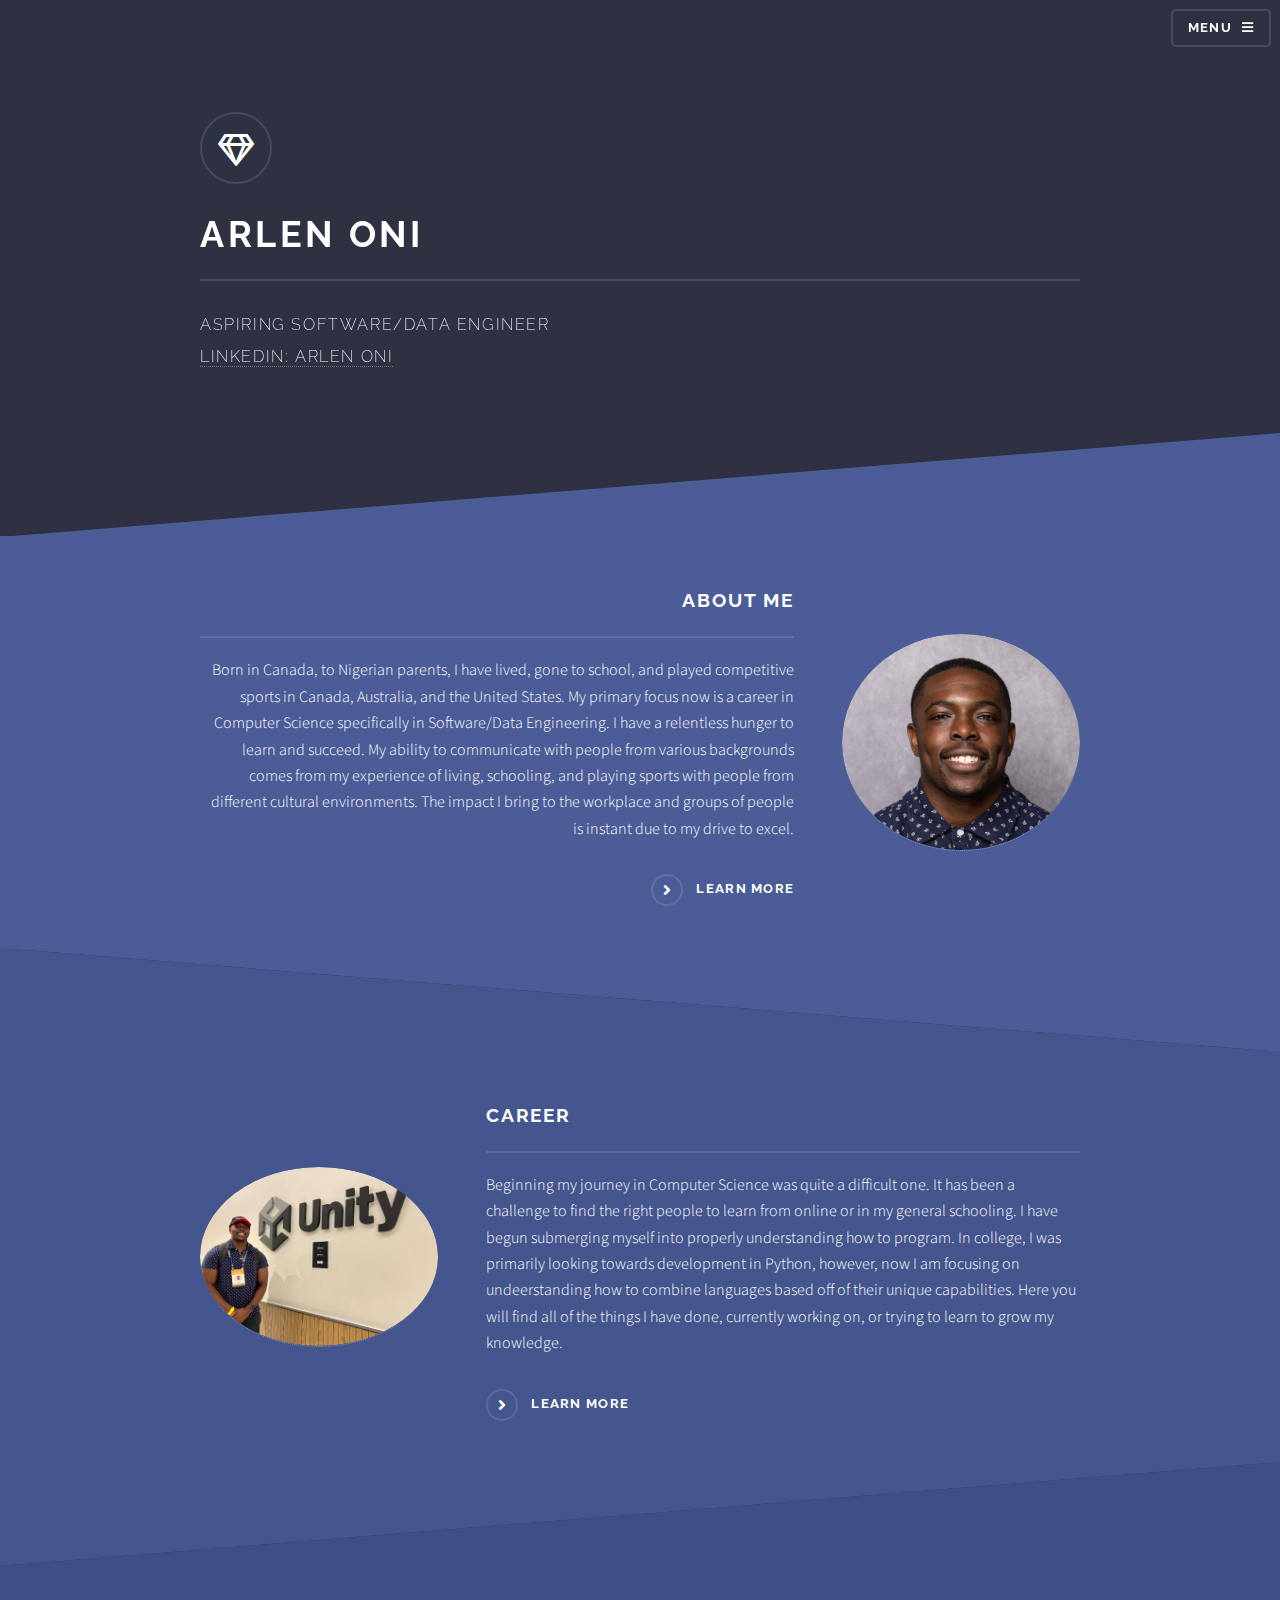
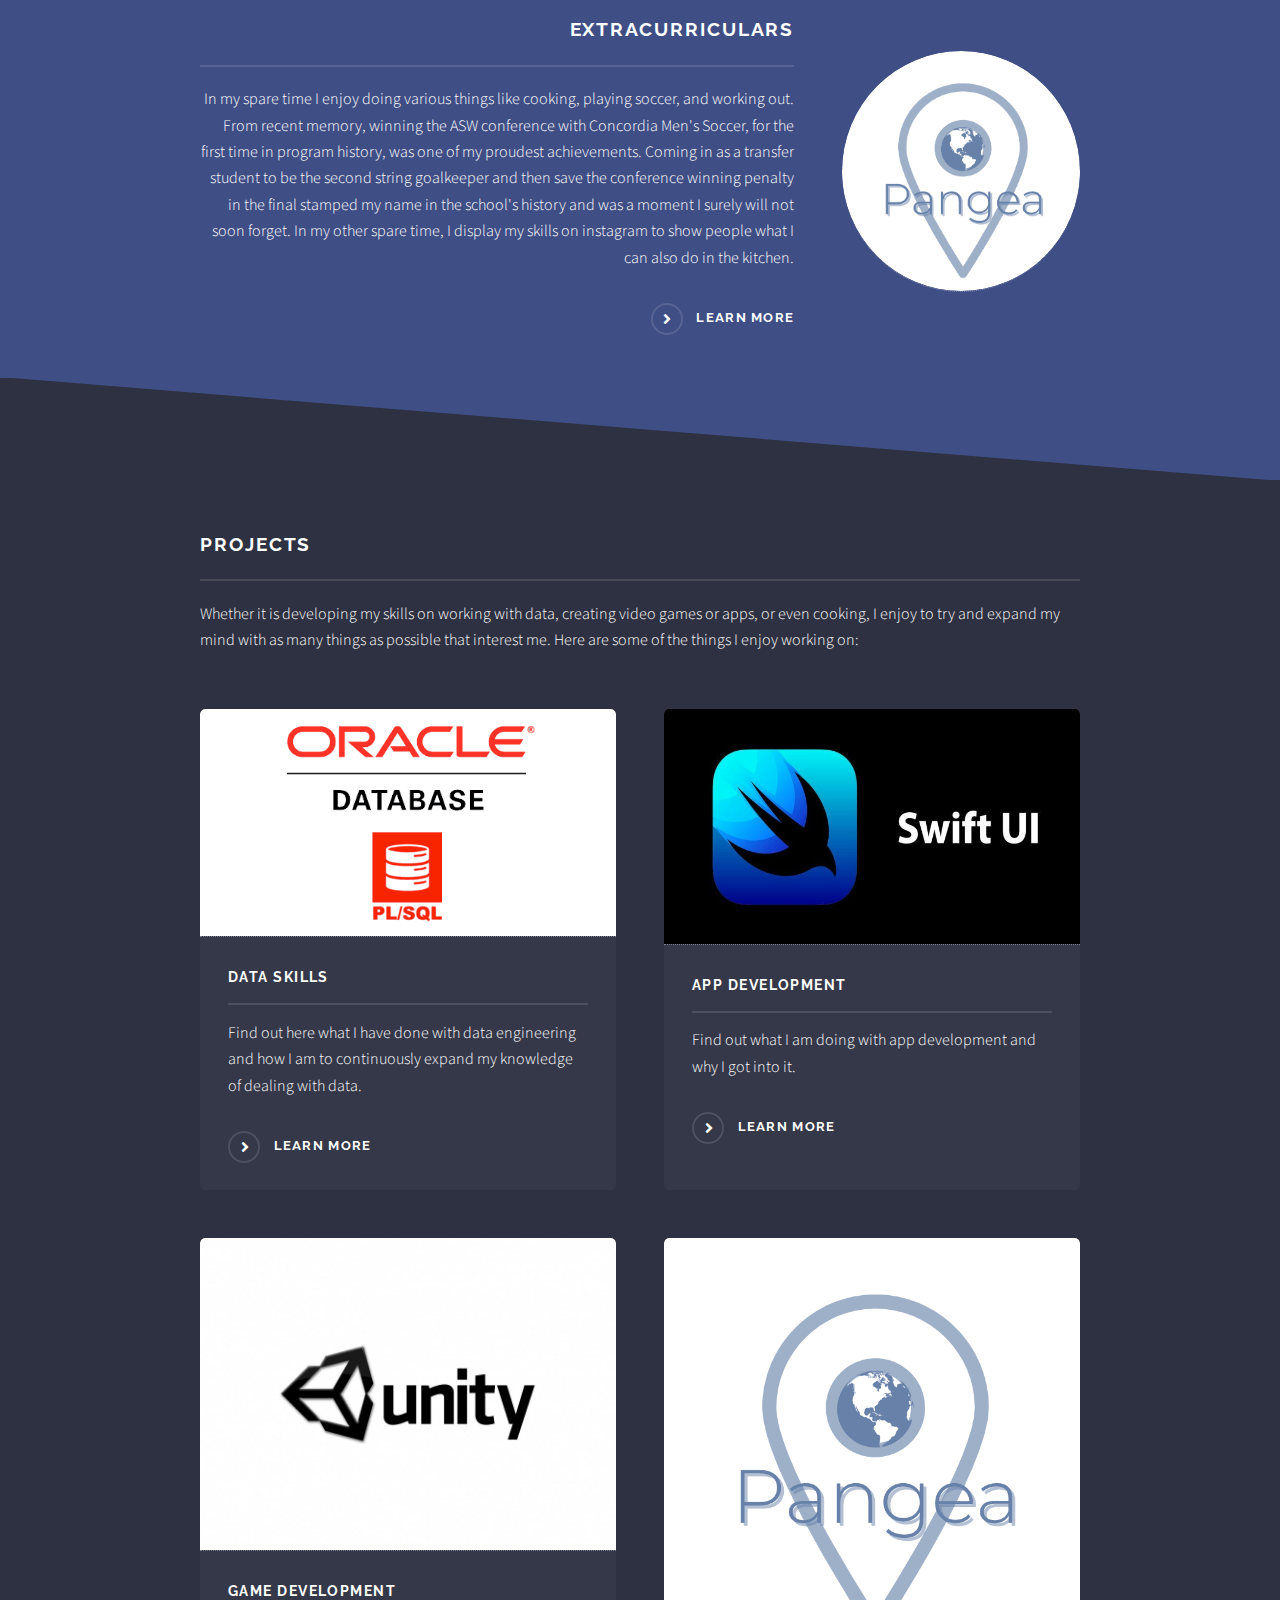
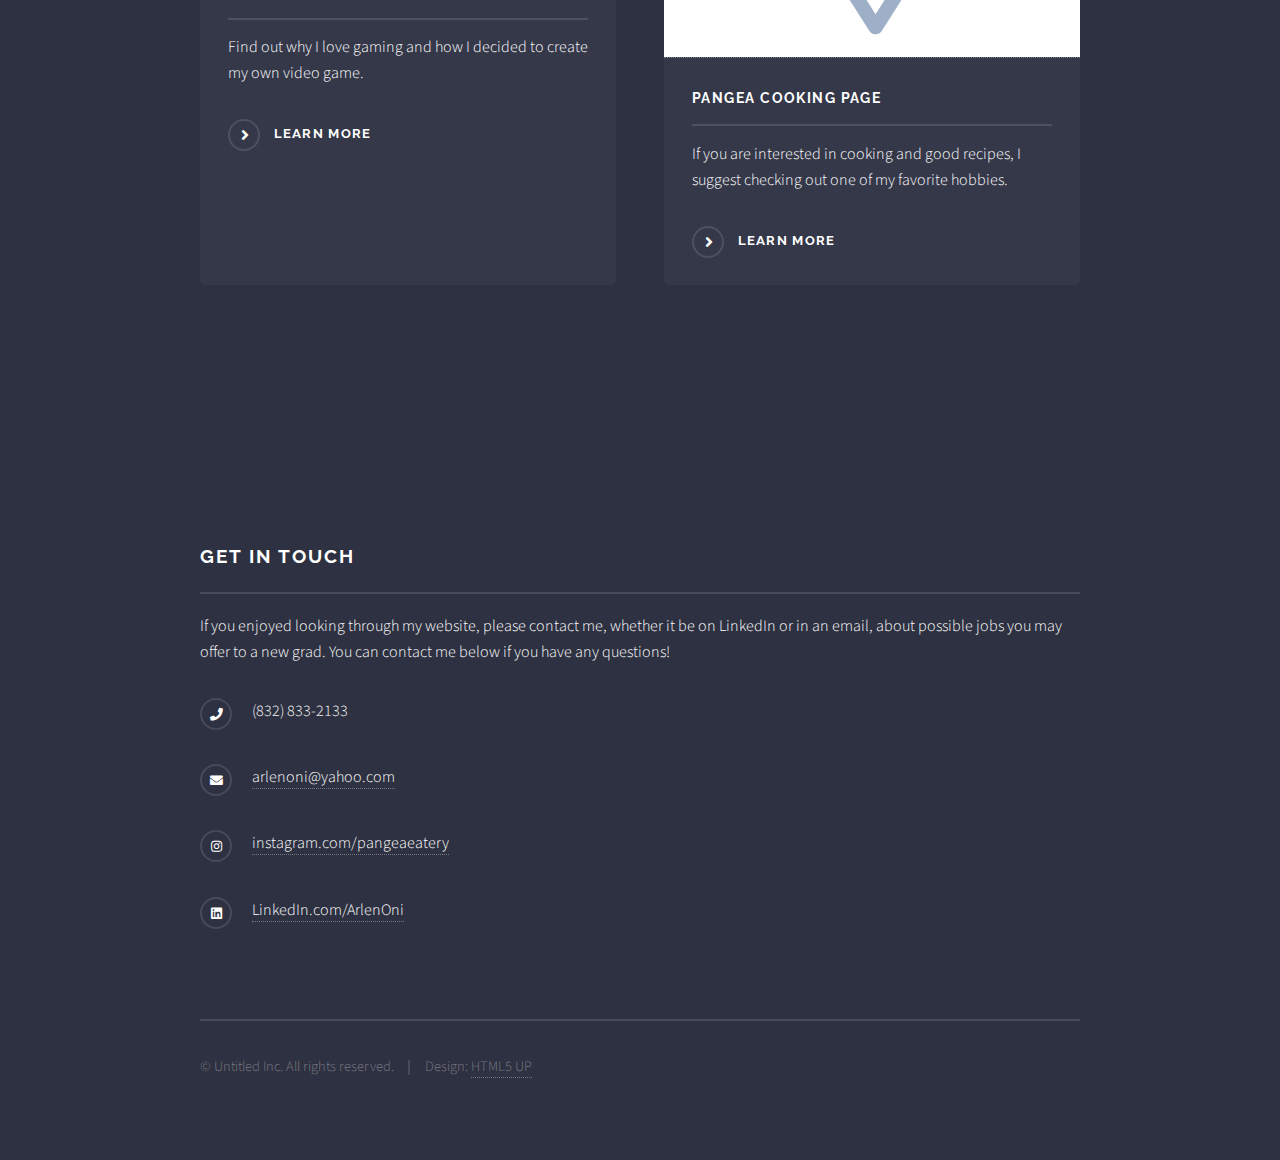
==== commit 566b804e: "grammar changes" ====
--- a/index.html
+++ b/index.html
@@ -58,7 +58,7 @@
 									<a href="#" class="image"><img src="images/Headshot(1).jpg" alt="" /></a>
 									<div class="content">
 										<h2 class="major">About Me</h2>
-										<p> Born in Canada, to Nigerian parents, I have lived, gone to school, and played competitive sports in Canada, Australia, and the USA. 
+										<p> Born in Canada, to Nigerian parents, I have lived, gone to school, and played competitive sports in Canada, Australia, and the United States. 
 											My primary focus now is a career in Computer Science specifically in Software/Data Engineering. 
 											I have a relentless hunger to learn and succeed. My ability to communicate with people from various backgrounds comes from my experience of living, schooling, and playing sports with people from different cultural environments. 
 											The impact I bring to the workplace and groups of people is instant due to my drive to excel.</p>
@@ -75,8 +75,9 @@
 										<h2 class="major">Career</h2>
 										<p>Beginning my journey in Computer Science was quite a difficult one. 
 											It has been a challenge to find the right people to learn from online or in my general schooling. 
-											I have begun submerging myself into properly understanding how to program. With this project, I am learning HTML. 
-											In college, I am primarily looking at Python. In the next section (Game Development), I will describe my experience with C# and the Unity gaming engine, and currently, I am taking online courses through Udemy to understand C++ with a beginners course that I will be coupling with a course covering the basics of the Unreal Engine.
+											I have begun submerging myself into properly understanding how to program. 
+											In college, I was primarily looking towards development in Python, however, now I am focusing on undeerstanding how to combine languages based off of their unique capabilities.
+											Here you will find all of the things I have done, currently working on, or trying to learn to grow my knowledge.
 										</p>
 										<a href="career.html" class="special">Learn more</a>
 									</div>
@@ -89,9 +90,11 @@
 									<a href="#" class="image"><img src="images/Logo 3.PNG" alt="" /></a>
 									<div class="content">
 										<h2 class="major">Extracurriculars</h2>
-										<p>I love soccer and sports in general. 
-											Working out is also another major hobby of mine! Winning the ASW conference with Concordia Men's Soccer, for the first time in program history, was one of my proudest achievements. 
+										<p>
+											In my spare time I enjoy doing various things like cooking, playing soccer, and working out. 
+											From recent memory, winning the ASW conference with Concordia Men's Soccer, for the first time in program history, was one of my proudest achievements. 
 											Coming in as a transfer student to be the second string goalkeeper and then save the conference winning penalty in the final stamped my name in the school's history and was a moment I surely will not soon forget.
+											In my other spare time, I display my skills on instagram to show people what I can also do in the kitchen.
 										</p>
 										<a href="extracurriculars.html" class="special">Learn more</a>
 									</div>
@@ -103,7 +106,7 @@
 								<div class="inner">
 									<h2 class="major">Projects</h2>
 									<p>Whether it is developing my skills on working with data, creating video games or apps, or even cooking, I enjoy to try and expand my mind with as many things as possible that interest me.
-										Here are some of the things I enjoy working on.</p>
+										Here are some of the things I enjoy working on:</p>
 									<section class="features">
 										<article>
 											<a href="#" class="image"><img src="images/oracle.png" alt="" /></a>
